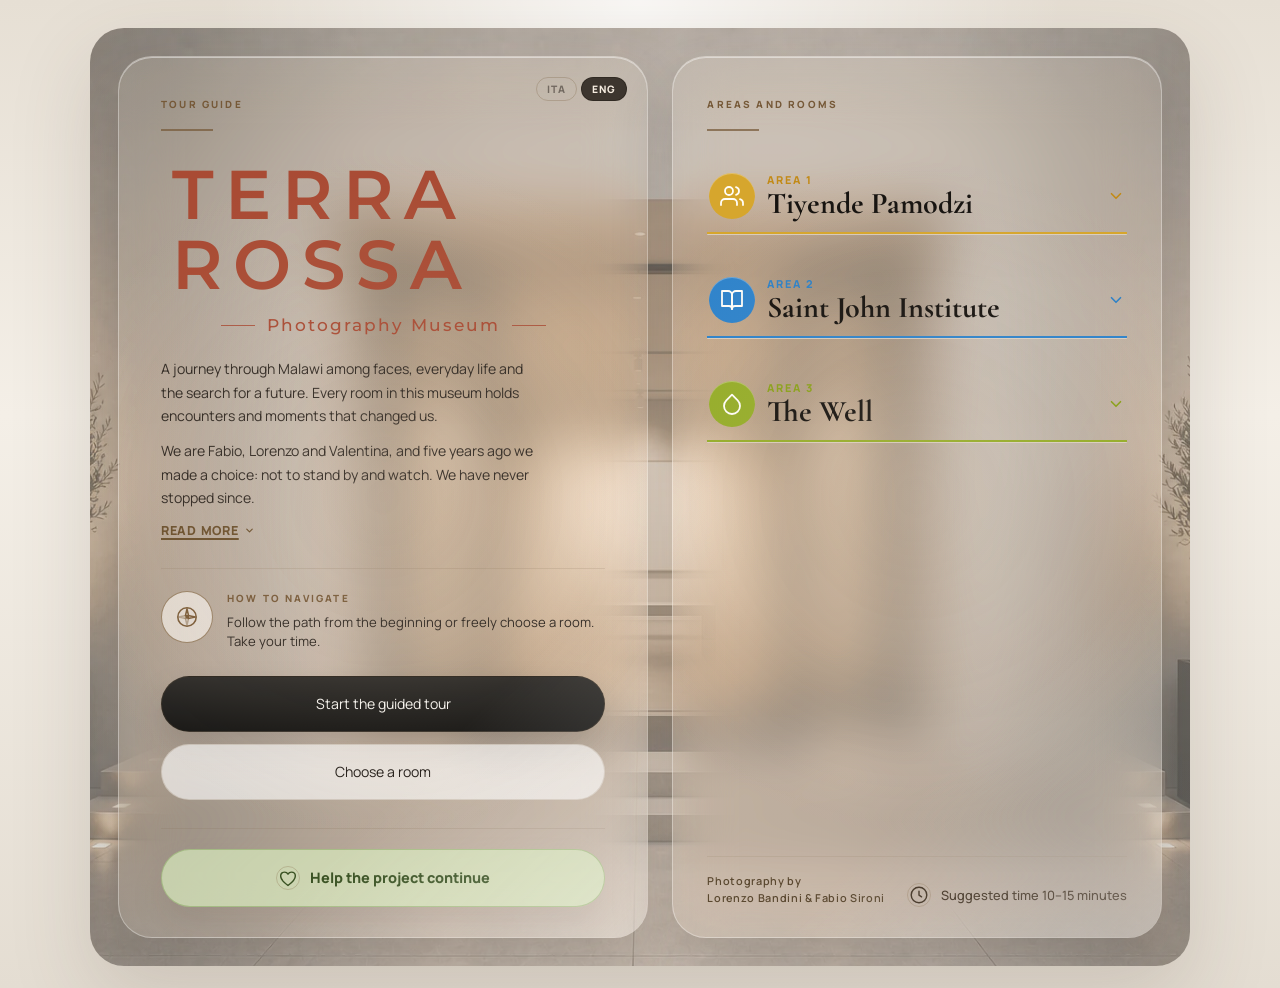
==== index.html @ 93f5d15d "Audit fixes: focus visibility, lightbox arrows+focus mgmt, progress label contrast, scrollable room " ====
<!DOCTYPE html>
<html lang="it">
  <head>
    <meta charset="UTF-8" />
    <meta name="viewport" content="width=device-width, initial-scale=1.0" />
    <title>Terra Rossa — Museo Fotografico</title>
    <meta
      name="description"
      content="Terra Rossa, il museo fotografico virtuale: un viaggio in Malawi tra volti, vita quotidiana e ricerca di futuro, raccontato sala per sala da cinque anni di volontariato."
    />
    <meta name="theme-color" content="#a94b34" />
    <link rel="icon" href="./favicon.svg" type="image/svg+xml" />
    <link rel="icon" href="./favicon-32.png" sizes="32x32" type="image/png" />
    <link rel="apple-touch-icon" href="./apple-touch-icon.png" />
    <meta property="og:type" content="website" />
    <meta property="og:site_name" content="Terra Rossa" />
    <meta property="og:title" content="Terra Rossa — Museo Fotografico" />
    <meta property="og:description" content="Un viaggio in Malawi tra volti, vita quotidiana e ricerca di futuro. Entra nel museo virtuale." />
    <meta property="og:url" content="https://terrarossa.blog/" />
    <meta property="og:image" content="https://terrarossa.blog/assets/social/og.jpg" />
    <meta property="og:image:width" content="1200" />
    <meta property="og:image:height" content="630" />
    <meta property="og:locale" content="it_IT" />
    <meta name="twitter:card" content="summary_large_image" />
    <meta name="twitter:title" content="Terra Rossa — Museo Fotografico" />
    <meta name="twitter:description" content="Un viaggio in Malawi tra volti, vita quotidiana e ricerca di futuro. Entra nel museo virtuale." />
    <meta name="twitter:image" content="https://terrarossa.blog/assets/social/og.jpg" />
    <link rel="preconnect" href="https://fonts.googleapis.com" />
    <link rel="preconnect" href="https://fonts.gstatic.com" crossorigin />
    <link
      href="https://fonts.googleapis.com/css2?family=Cormorant+Garamond:wght@600&family=Manrope:wght@400;500;700;800&family=Montserrat:wght@500;600&display=swap"
      rel="stylesheet"
    />
    <link rel="stylesheet" href="./style.css" />
  </head>
  <body>
    <div class="page-grain" aria-hidden="true"></div>

    <main class="museum-app">
      <section class="menu-screen" id="menuScreen" aria-labelledby="menuTitle">

        <div class="menu-pages" id="menuPages">
        <article class="menu-card menu-card--guide">
          <div class="lang-toggle" id="langToggle">
            <button class="lang-btn is-active" id="langItaBtn" type="button" aria-pressed="true">ITA</button>
            <button class="lang-btn" id="langEngBtn" type="button" aria-pressed="false">ENG</button>
          </div>
          <p class="menu-card__eyebrow">Guida del percorso</p>
          <div class="menu-card__divider"></div>
          <h1 class="logo" id="menuTitle" aria-label="Terra Rossa — Museo Fotografico">
            <span class="logo__word" aria-hidden="true">TERRA</span>
            <span class="logo__word" aria-hidden="true">ROSSA</span>
            <span class="logo__sub" aria-hidden="true">
              <span class="logo__rule"></span>
              <span class="logo__subtext" id="menuLogoSub">Museo Fotografico</span>
              <span class="logo__rule"></span>
            </span>
          </h1>
          <div class="menu-intro">
            <p class="menu-card__intro">
              Un viaggio in Malawi tra volti, vita quotidiana e ricerca di futuro.
              Ogni sala di questo museo raccoglie incontri e momenti che ci hanno cambiato.
            </p>
            <p class="menu-card__intro">
              Siamo Fabio, Lorenzo e Valentina e cinque anni fa abbiamo fatto una scelta:
              non restare a guardare. Da allora non ci siamo mai fermati.
            </p>
            <div class="menu-intro__details" id="menuIntroDetails" hidden>
              <p class="menu-card__intro">
                Abbiamo scelto il Malawi grazie ad Aleimar e ai suoi progetti nel paese,
                insieme abbiamo trasportato cibo, contribuito alla costruzione di pozzi,
                installato pompe per l'irrigazione. Abbiamo lavorato nelle scuole,
                condotto laboratori creativi e percorsi di empowerment femminile,
                perché investire sulle ragazze significa costruire un futuro migliore
                per tutta la comunità.
              </p>
              <p class="menu-card__intro">
                L'anno scorso avete reso possibile grazie alle vostre donazioni
                centinaia di sacchi di farina di mais per villaggi e comunità
                e continuità ad un progetto in cui crediamo. Grazie.
              </p>
            </div>
            <button class="menu-intro__toggle" id="menuIntroToggle" type="button">
              <span id="menuIntroToggleLabel">Leggi tutto</span>
              <svg viewBox="0 0 24 24" width="11" height="11" fill="none" stroke="currentColor" stroke-width="2.5" stroke-linecap="round" stroke-linejoin="round" aria-hidden="true"><path d="M6 9l6 6 6-6"/></svg>
            </button>
          </div>

          <div class="menu-guide">
            <div class="menu-guide__icon" aria-hidden="true">
              <svg viewBox="0 0 24 24" class="menu-icon-svg">
                <circle cx="12" cy="12" r="9.2"/>
                <path d="M12 3.8L13.6 10.8H10.4Z"/>
                <path d="M12 20.2L10.4 13.2H13.6Z" opacity="0.45"/>
                <path d="M3.8 12L10.8 10.4V13.6Z" opacity="0.45"/>
                <path d="M20.2 12L13.2 13.6V10.4Z"/>
                <circle cx="12" cy="12" r="1.4" fill="currentColor" stroke="none"/>
              </svg>
            </div>
            <div class="menu-guide__copy">
              <p class="menu-guide__title">Come muoversi</p>
              <p class="menu-guide__text">
                Segui il percorso dall'inizio oppure scegli liberamente una sala.
                Prenditi il tuo tempo.
              </p>
            </div>
          </div>

          <div class="menu-screen__actions">
            <button class="button button--primary" id="startTourButton">
              Inizia la visita guidata
            </button>
            <button class="button button--ghost" id="showRoomsButton" type="button">
              Scegli una sala
            </button>
          </div>

          <div class="menu-card__meta">
            <a
              class="menu-meta-link"
              id="menuDonateButton"
              href="https://www.gofundme.com/f/children-of-malawi-63cqk?attribution_id=sl:8d1cd865-19c2-4b9d-8ee7-491e37da54ad&lang=en_US&ts=1776781151&utm_campaign=man_sharesheet_dash&utm_content=amp20_t1&utm_medium=customer&utm_source=copy_link"
              target="_blank"
              rel="noreferrer"
            >
              <span class="menu-meta-link__icon" aria-hidden="true">
                <svg viewBox="0 0 24 24" class="menu-icon-svg">
                  <path d="M12 20.2C7.2 16.8 4 13.7 4 9.9C4 7.4 5.9 5.6 8.3 5.6C9.9 5.6 11.2 6.4 12 7.8C12.8 6.4 14.1 5.6 15.7 5.6C18.1 5.6 20 7.4 20 9.9C20 13.7 16.8 16.8 12 20.2Z"></path>
                </svg>
              </span>
              <span>Aiuta il progetto a continuare</span>
            </a>
          </div>
        </article>

        <article class="menu-card menu-card--areas">
          <button class="menu-back" id="backToGuideButton" type="button">
            <svg viewBox="0 0 24 24" width="18" height="18" fill="none" stroke="currentColor" stroke-width="2" stroke-linecap="round" stroke-linejoin="round"><path d="M15 18l-6-6 6-6"/></svg>
            <span>Benvenuto</span>
          </button>
          <p class="menu-card__eyebrow">Le aree e le sale</p>
          <div class="menu-card__divider"></div>
          <div class="menu-areas" id="roomList" aria-label="Elenco delle sale"></div>
          <div class="menu-areas__footer">
            <p class="menu-credit">Photography by<br>Lorenzo Bandini &amp; Fabio Sironi</p>
            <div class="menu-meta-info">
              <span class="menu-meta-link__icon" aria-hidden="true">
                <svg viewBox="0 0 24 24" class="menu-icon-svg">
                  <circle cx="12" cy="12" r="8.5"></circle>
                  <path d="M12 8V12.2L14.8 14"></path>
                </svg>
              </span>
              <span>Tempo consigliato 10–15 minuti</span>
            </div>
          </div>
        </article>
        </div>
      </section>

      <section class="tour-screen hidden" id="tourScreen" aria-live="polite">
        <header class="tour-topbar">
          <button class="topbar-link topbar-link--icon" id="backToMenuButton" type="button" aria-label="Menu iniziale">
            <svg viewBox="0 0 24 24" width="27" height="27" fill="none" stroke="currentColor" stroke-width="1.6" stroke-linecap="round" stroke-linejoin="round" aria-hidden="true">
              <path d="M3 9.5 12 4l9 5.5"/>
              <path d="M4 9.5h16"/>
              <path d="M6 9.5V18"/>
              <path d="M10 9.5V18"/>
              <path d="M14 9.5V18"/>
              <path d="M18 9.5V18"/>
              <path d="M3.5 18h17"/>
            </svg>
            <span class="topbar-link__label">Lobby</span>
          </button>
          <div class="tour-progress">
            <span class="tour-progress__label" id="progressLabel">Sala 1 di 10</span>
            <div class="tour-progress__track">
              <div class="tour-progress__value" id="progressValue"></div>
            </div>
          </div>
        </header>

        <div class="travel-overlay hidden" id="travelOverlay" aria-hidden="true">
          <div class="travel-overlay__center"></div>
        </div>

        <article class="gallery-room" id="galleryRoom">
          <div class="gallery-room__shell">
            <div class="gallery-room__ceiling"></div>
            <div class="room-header">
              <p class="room-copy__index" id="roomIndex">Sala 1</p>
              <h2 class="room-header__title" id="roomTitle"></h2>
            </div>
            <div class="gallery-room__wall gallery-room__wall--left">
              <button
                class="wall-nav wall-nav--left"
                id="prevRoomButton"
                type="button"
              >
                <span class="wall-nav__arrow" aria-hidden="true">←</span>
                <span class="wall-nav__eyebrow">Sala precedente</span>
              </button>
            </div>

            <div class="gallery-room__wall gallery-room__wall--center">
              <div class="light light--left"></div>
              <div class="light light--center"></div>
              <div class="light light--right"></div>

              <div class="corridor-sign" id="corridorSign" aria-hidden="true">
                <p class="corridor-sign__eyebrow" id="corridorEyebrow"></p>
                <div class="corridor-sign__rule"></div>
                <p class="corridor-sign__title" id="corridorTitle"></p>
              </div>

              <div class="artworks" id="artworks"></div>

              <div class="room-actions">
                <button class="button button--dark" id="nextRoomButton" type="button">
                  Vai avanti
                </button>
              </div>
            </div>

            <div class="gallery-room__wall gallery-room__wall--right">
              <div class="room-copy room-copy--details" id="roomCopyBox">
                <button
                  class="room-copy__toggle"
                  id="roomCopyToggle"
                  type="button"
                  aria-expanded="false"
                >
                  <span class="room-copy__summary" id="roomCopySummary"></span>
                  <span class="room-copy__hint">
                    <span class="room-copy__hint-text">Leggi tutto</span>
                    <span class="room-copy__chevron" aria-hidden="true">
                      <svg viewBox="0 0 24 24" width="12" height="12" fill="none" stroke="currentColor" stroke-width="2.5" stroke-linecap="round" stroke-linejoin="round">
                        <path d="M6 9l6 6 6-6"/>
                      </svg>
                    </span>
                  </span>
                </button>
                <div class="room-copy__details-text" id="roomCopyDetails" hidden></div>
              </div>
            </div>

            <div class="gallery-room__bench" aria-hidden="true"></div>
          </div>
        </article>

        <div class="mobile-card" id="mobileCard">
          <div class="mobile-card__hero" id="mobileCardHero">
            <div class="mobile-card__hero-grad"></div>
            <div class="mobile-card__hero-text">
              <p class="mobile-card__index" id="mobileCardIndex"></p>
              <div class="mobile-card__hero-rule" aria-hidden="true"></div>
              <h2 class="mobile-card__title" id="mobileCardTitle"></h2>
            </div>
          </div>

          <div class="mobile-card__body">
            <div class="mobile-card__text">
              <p class="mobile-card__summary" id="mobileCardSummary"></p>
              <p class="mobile-card__details" id="mobileCardDetails" hidden></p>
              <button class="mobile-card__toggle" id="mobileCardToggle" type="button" hidden>
                <span class="mobile-card__toggle-label">Leggi tutto</span>
                <svg viewBox="0 0 24 24" width="13" height="13" fill="none" stroke="currentColor" stroke-width="2.5" stroke-linecap="round" stroke-linejoin="round">
                  <path d="M6 9l6 6 6-6"/>
                </svg>
              </button>
            </div>

            <div class="mobile-card__photos" id="mobileCardPhotos"></div>
            <div class="mobile-card__photonav" id="mobileCardPhotoNav" hidden>
              <p class="mobile-card__scroll-hint" id="mobileCardScrollHint">
                <span aria-hidden="true">‹</span> scorri per osservare le foto <span aria-hidden="true">›</span>
              </p>
              <div class="mobile-card__dots" id="mobileCardDots" aria-hidden="true"></div>
            </div>
          </div>

          <div class="mobile-card__nav">
            <button class="mobile-card__nav-btn" id="mobileCardPrev" type="button" aria-label="Sala precedente">
              <svg viewBox="0 0 24 24" width="20" height="20" fill="none" stroke="currentColor" stroke-width="2" stroke-linecap="round" stroke-linejoin="round"><path d="M15 18l-6-6 6-6"/></svg>
            </button>
            <span class="mobile-card__nav-counter" id="mobileCardCounter"></span>
            <button class="mobile-card__nav-btn mobile-card__nav-btn--next" id="mobileCardNext" type="button">
              <span id="mobileCardNextLabel">Avanti</span>
              <svg viewBox="0 0 24 24" width="20" height="20" fill="none" stroke="currentColor" stroke-width="2" stroke-linecap="round" stroke-linejoin="round"><path d="M9 18l6-6-6-6"/></svg>
            </button>
          </div>
        </div>

        <div class="exit-overlay hidden" id="exitOverlay">
          <div class="exit-overlay__banner">
            <p class="exit-overlay__eyebrow">Terra Rossa</p>
            <div class="exit-overlay__rule"></div>
            <h2 class="exit-overlay__title">Grazie per la visita</h2>
            <form class="exit-signup" id="exitSignupForm" novalidate>
              <p class="exit-signup__label" id="exitSignupLabel">Lascia la tua email per ricevere foto e video dai prossimi viaggi</p>
              <div class="exit-signup__row">
                <input class="exit-signup__input" id="exitSignupEmail" type="email" name="email" inputmode="email" autocomplete="email" placeholder="La tua email" aria-label="La tua email" required />
                <button class="exit-signup__submit" id="exitSignupSubmit" type="submit" aria-label="Iscriviti">
                  <svg viewBox="0 0 24 24" width="18" height="18" fill="none" stroke="currentColor" stroke-width="2" stroke-linecap="round" stroke-linejoin="round" aria-hidden="true"><path d="M5 12h14M13 6l6 6-6 6"/></svg>
                </button>
              </div>
              <p class="exit-signup__feedback" id="exitSignupFeedback" hidden></p>
            </form>
            <div class="exit-overlay__actions">
              <button class="exit-action" id="exitShareButton" type="button">
                <svg viewBox="0 0 24 24" width="18" height="18" fill="none" stroke="currentColor" stroke-width="2" stroke-linecap="round" stroke-linejoin="round" aria-hidden="true">
                  <circle cx="18" cy="5" r="3"/><circle cx="6" cy="12" r="3"/><circle cx="18" cy="19" r="3"/>
                  <path d="M8.6 13.5l6.8 4M15.4 6.5l-6.8 4"/>
                </svg>
                <span>Condividi</span>
              </button>
              <a class="exit-action exit-action--primary" id="exitDonateButton" href="#" target="_blank" rel="noreferrer">
                <svg viewBox="0 0 24 24" width="18" height="18" fill="none" stroke="currentColor" stroke-width="2" stroke-linecap="round" stroke-linejoin="round" aria-hidden="true">
                  <path d="M12 20.2C7.2 16.8 4 13.7 4 9.9C4 7.4 5.9 5.6 8.3 5.6C9.9 5.6 11.2 6.4 12 7.8C12.8 6.4 14.1 5.6 15.7 5.6C18.1 5.6 20 7.4 20 9.9C20 13.7 16.8 16.8 12 20.2Z"/>
                </svg>
                <span>Sostieni il progetto</span>
              </a>
              <button class="exit-action" id="exitMenuButton" type="button">
                <svg viewBox="0 0 24 24" width="18" height="18" fill="none" stroke="currentColor" stroke-width="2" stroke-linecap="round" stroke-linejoin="round" aria-hidden="true">
                  <path d="M3 12l9-9 9 9"/><path d="M5 10v10h14V10"/>
                </svg>
                <span>Menù principale</span>
              </button>
            </div>
            <p class="exit-overlay__feedback" id="exitShareFeedback" hidden>Link copiato negli appunti</p>
          </div>
        </div>

      </section>
    </main>

    <div class="lightbox hidden" id="lightbox" role="dialog" aria-modal="true" aria-label="Foto ingrandita">
      <button class="lightbox__close" id="lightboxClose" type="button" aria-label="Chiudi foto">
        <svg viewBox="0 0 24 24" width="20" height="20" fill="none" stroke="currentColor" stroke-width="2" stroke-linecap="round">
          <path d="M18 6L6 18M6 6l12 12"/>
        </svg>
      </button>
      <div class="lightbox__overlay" id="lightboxOverlay"></div>
      <button class="lightbox__nav lightbox__nav--prev" id="lightboxPrev" type="button" aria-label="Foto precedente" hidden>
        <svg viewBox="0 0 24 24" width="20" height="20" fill="none" stroke="currentColor" stroke-width="2" stroke-linecap="round" stroke-linejoin="round"><path d="M15 18l-6-6 6-6"/></svg>
      </button>
      <button class="lightbox__nav lightbox__nav--next" id="lightboxNext" type="button" aria-label="Foto successiva" hidden>
        <svg viewBox="0 0 24 24" width="20" height="20" fill="none" stroke="currentColor" stroke-width="2" stroke-linecap="round" stroke-linejoin="round"><path d="M9 18l6-6-6-6"/></svg>
      </button>
      <div class="lightbox__content">
        <img class="lightbox__image" id="lightboxImage" src="" alt="" />
        <p class="lightbox__caption" id="lightboxCaption"></p>
      </div>
    </div>

    <script src="./script.js"></script>
  </body>
</html>
---- style.css ----
:root {
  --bg: #f3efe8;
  --bg-soft: #eae2d7;
  --wall: #f7f3ec;
  --wall-shadow: #d9d1c5;
  --floor: #d5d0c9;
  --ink: #1f1b17;
  --muted: #6f665d;
  --frame: #fdfbf8;
  --frame-edge: #d8cec2;
  --accent: #2c2a28;
  --accent-soft: rgba(44, 42, 40, 0.08);
  --card: rgba(255, 255, 255, 0.66);
  --shadow-xl: 0 30px 80px rgba(81, 68, 53, 0.17);
  --shadow-lg: 0 24px 50px rgba(81, 68, 53, 0.12);
  --shadow-md: 0 14px 26px rgba(81, 68, 53, 0.12);
  --radius-lg: 30px;
  --radius-md: 22px;
  --radius-sm: 14px;
  --transition: 320ms ease;
}

* {
  box-sizing: border-box;
}

html,
body {
  margin: 0;
  min-height: 100%;
}

body {
  font-family: "Manrope", sans-serif;
  color: var(--ink);
  background:
    radial-gradient(circle at top, rgba(255, 255, 255, 0.8), transparent 36%),
    linear-gradient(180deg, #e6dfd4 0%, #f4efe7 42%, #e4ddd2 100%);
}

button,
a {
  font: inherit;
}

a {
  color: inherit;
  text-decoration: none;
}

.hidden {
  display: none !important;
}

/* Navigazione da tastiera: focus sempre visibile, nel colore del testo dell'elemento */
:where(a, button, input, select, textarea, [tabindex]):focus-visible {
  outline: 2px solid currentColor;
  outline-offset: 3px;
}

.page-grain {
  position: fixed;
  inset: 0;
  pointer-events: none;
  opacity: 0.18;
  background-image:
    linear-gradient(0deg, transparent 24%, rgba(64, 56, 49, 0.025) 25%, transparent 26%),
    linear-gradient(90deg, transparent 24%, rgba(64, 56, 49, 0.025) 25%, transparent 26%);
  background-size: 20px 20px;
}

.museum-app {
  min-height: 100vh;
  padding: 14px 8px 22px;
}

.museum-app--tour {
  padding: 12px;
}

.menu-screen {
  width: min(100%, 480px);
  margin: 0 auto;
}

.tour-screen {
  width: min(100%, 560px);
  margin: 0 auto;
}

.menu-screen {
  position: relative;
  overflow: hidden;
  display: grid;
  gap: 24px;
  min-height: calc(100vh - 48px);
  padding: 20px;
  border-radius: 34px;
  background:
    linear-gradient(180deg, rgba(245, 240, 232, 0.32), rgba(245, 240, 232, 0.42)),
    var(--entrance-backdrop) center / cover no-repeat,
    linear-gradient(180deg, #e8e0d5, #ddd3c6);
  box-shadow: var(--shadow-xl);
}

.menu-screen::before {
  content: "";
  position: absolute;
  inset: 0;
  background:
    linear-gradient(180deg, rgba(255, 255, 255, 0.05), rgba(255, 255, 255, 0)),
    linear-gradient(90deg, rgba(0, 0, 0, 0.1), transparent 25%, transparent 75%, rgba(0, 0, 0, 0.1));
  pointer-events: none;
}

/* Tabs e dots: solo mobile portrait, nascosti altrove */
.menu-tabs,
.menu-pagedots {
  display: none;
}

/* Pulsante ghost e freccia ritorno: solo mobile portrait, nascosti altrove */
.button--ghost,
.menu-back {
  display: none;
}

/* Wrapper pagine: trasparente alla griglia desktop */
.menu-pages {
  display: contents;
}

.menu-card {
  position: relative;
  overflow: hidden;
  border: 1px solid rgba(255, 255, 255, 0.32);
  border-radius: 34px;
  background:
    radial-gradient(circle at center, rgba(243, 233, 219, 0.04), transparent 70%),
    linear-gradient(180deg, rgba(255, 251, 245, 0.10), rgba(249, 243, 235, 0.08));
  box-shadow:
    0 28px 60px rgba(55, 46, 37, 0.22),
    inset 0 1px 0 rgba(255, 255, 255, 0.45);
  backdrop-filter: blur(28px) saturate(140%);
  -webkit-backdrop-filter: blur(28px) saturate(140%);
}

.menu-card::after {
  content: "";
  position: absolute;
  inset: 0;
  background:
    radial-gradient(circle at center, rgba(225, 205, 179, 0.12), transparent 66%),
    linear-gradient(135deg, transparent 0 72%, rgba(255, 255, 255, 0.3) 100%);
  pointer-events: none;
}

.menu-card--guide {
  position: relative;
  padding: 34px 28px 28px;
}

.lang-toggle {
  position: absolute;
  top: 20px;
  right: 20px;
  display: flex;
  gap: 4px;
  z-index: 5;
}

.lang-btn {
  padding: 4px 10px;
  border-radius: 999px;
  border: 1px solid rgba(120, 94, 63, 0.28);
  background: transparent;
  color: rgba(47, 40, 34, 0.55);
  font-family: "Manrope", sans-serif;
  font-size: 0.64rem;
  font-weight: 800;
  letter-spacing: 0.1em;
  cursor: pointer;
  transition: background 0.18s, color 0.18s, border-color 0.18s;
}

.lang-btn.is-active {
  background: rgba(47, 40, 34, 0.9);
  color: #f5ece0;
  border-color: rgba(47, 40, 34, 0.9);
}

.lang-btn:hover:not(.is-active) {
  background: rgba(47, 40, 34, 0.08);
  color: #2f2822;
}


.menu-card--areas {
  display: flex;
  flex-direction: column;
  padding: 34px 24px 28px;
}

.menu-card__eyebrow,
.room-copy__index,
.wall-nav__eyebrow {
  margin: 0;
  text-transform: uppercase;
  letter-spacing: 0.22em;
  font-size: 0.62rem;
  font-weight: 800;
  color: #765938;
}

.menu-card__divider {
  width: 52px;
  height: 2px;
  margin: 18px 0 28px;
  background: rgba(118, 89, 56, 0.72);
}

.menu-card__headline {
  margin: 0;
  font-family: "Cormorant Garamond", serif;
  font-size: clamp(2.35rem, 7vw, 3.95rem);
  line-height: 0.98;
  font-weight: 600;
  letter-spacing: -0.02em;
  color: #15120f;
}

/* Logo testuale "TERRA ROSSA — Museo Fotografico" */
.logo {
  margin: 0;
  font-family: "Montserrat", "Manrope", sans-serif;
  color: #a94b34;
  display: flex;
  flex-direction: column;
  align-items: flex-start;
}

.logo__word {
  font-size: clamp(2.6rem, 8vw, 4.3rem);
  font-weight: 600;
  letter-spacing: 0.16em;
  line-height: 1.02;
  text-indent: 0.16em;
}

.logo__sub {
  display: flex;
  align-items: center;
  gap: 12px;
  margin-top: 16px;
  align-self: center;
}

.logo__subtext {
  font-size: clamp(0.78rem, 1.7vw, 1.05rem);
  font-weight: 500;
  letter-spacing: 0.12em;
  white-space: nowrap;
}

.logo__rule {
  height: 1.5px;
  width: clamp(22px, 4vw, 34px);
  background: currentColor;
  opacity: 0.85;
}

.menu-intro {
  margin-top: 22px;
}

.menu-card__intro {
  margin: 12px 0 0;
  max-width: 36ch;
  color: #2f2822;
  font-size: 0.84rem;
  line-height: 1.66;
}

.menu-intro--clickable {
  cursor: pointer;
}

.menu-intro > .menu-card__intro:first-child {
  margin-top: 0;
}

.menu-intro__details {
  margin-top: 0;
}

.menu-intro__toggle {
  display: inline-flex;
  align-items: center;
  gap: 5px;
  margin-top: 12px;
  padding: 0;
  border: 0;
  background: transparent;
  color: #6a4f2c;
  font-family: "Manrope", sans-serif;
  font-size: 0.78rem;
  font-weight: 800;
  letter-spacing: 0.06em;
  text-transform: uppercase;
  text-decoration: underline;
  text-underline-offset: 3px;
  text-decoration-thickness: 1.5px;
  cursor: pointer;
}

.menu-intro__toggle:hover {
  color: #4a3415;
}

.menu-intro__toggle svg {
  transition: transform 260ms ease;
}

.menu-intro__toggle.is-open svg {
  transform: rotate(180deg);
}

.menu-screen__actions {
  display: grid;
  gap: 12px;
  margin-top: 24px;
}

.button {
  display: inline-flex;
  align-items: center;
  justify-content: center;
  min-height: 56px;
  padding: 12px 22px;
  border: 1px solid rgba(120, 94, 63, 0.18);
  border-radius: 999px;
  font-size: 0.88rem;
  transition:
    transform var(--transition),
    background-color var(--transition),
    border-color var(--transition),
    color var(--transition),
    box-shadow var(--transition);
}

.button:hover,
.button:focus-visible {
  transform: translateY(-1px);
}

.button--primary {
  background: linear-gradient(180deg, #2e2c29, #191816);
  color: #f7f4ef;
  box-shadow: 0 16px 32px rgba(37, 34, 31, 0.18);
}

.button--ghost {
  background: rgba(255, 255, 255, 0.62);
  color: #251f1a;
}

.menu-guide {
  display: grid;
  grid-template-columns: auto 1fr;
  gap: 14px;
  align-items: start;
  margin-top: 28px;
  padding-top: 22px;
  border-top: 1px solid rgba(136, 113, 86, 0.18);
}

.menu-guide__icon {
  width: 52px;
  height: 52px;
  display: grid;
  place-items: center;
  border: 1.5px solid rgba(126, 97, 63, 0.72);
  border-radius: 50%;
  color: #7b5c38;
  background: rgba(255, 252, 247, 0.6);
}

.menu-icon-svg {
  width: 24px;
  height: 24px;
  fill: none;
  stroke: currentColor;
  stroke-width: 1.55;
  stroke-linecap: round;
  stroke-linejoin: round;
}

.menu-guide__title {
  margin: 0 0 8px;
  text-transform: uppercase;
  letter-spacing: 0.22em;
  font-size: 0.62rem;
  font-weight: 800;
  color: #765938;
}

.menu-guide__text {
  margin: 0;
  color: #2f2822;
  font-size: 0.82rem;
  line-height: 1.5;
}

.menu-card__meta {
  display: grid;
  gap: 14px;
  margin-top: 28px;
  padding-top: 20px;
  border-top: 1px solid rgba(136, 113, 86, 0.18);
}

.menu-meta-link,
.menu-meta-info {
  display: inline-flex;
  align-items: center;
  gap: 10px;
  color: #3d2e1e;
  font-size: 0.8rem;
  font-weight: 500;
}

.menu-meta-link {
  min-height: 58px;
  justify-content: center;
  padding: 0 24px;
  border: 1px solid rgba(120, 158, 78, 0.45);
  border-radius: 999px;
  background: rgba(214, 232, 188, 0.7);
  box-shadow: 0 18px 34px rgba(42, 34, 25, 0.1);
  color: #3a5223;
  font-size: 0.9rem;
  font-weight: 800;
  text-decoration: none;
  transition: transform 240ms ease, background 240ms ease, box-shadow 240ms ease;
}

.menu-meta-link:hover {
  transform: translateY(-1px);
  background: rgba(205, 227, 174, 0.92);
  box-shadow: 0 22px 38px rgba(42, 34, 25, 0.14);
}

.menu-meta-link__icon {
  display: inline-flex;
  align-items: center;
  justify-content: center;
  width: 24px;
  height: 24px;
  border-radius: 50%;
  border: 1px solid rgba(126, 97, 63, 0.28);
}

.menu-areas {
  display: grid;
  gap: 28px;
}

.menu-areas__footer {
  display: flex;
  justify-content: space-between;
  align-items: flex-end;
  margin-top: auto;
  padding-top: 16px;
  border-top: 1px solid rgba(136, 113, 86, 0.14);
}

.menu-credit {
  margin: 0;
  font-size: 0.68rem;
  font-weight: 600;
  letter-spacing: 0.06em;
  color: #5a4830;
  line-height: 1.55;
  text-align: left;
}

.menu-card--areas .menu-meta-info {
  justify-content: flex-end;
  text-align: right;
}

.menu-area {
  display: grid;
  gap: 0;
}

.menu-area__header {
  display: grid;
  grid-template-columns: auto 1fr auto;
  gap: 12px;
  align-items: center;
  padding: 13px 2px;
  border: 0;
  border-bottom: 2px solid var(--area-accent, rgba(184, 145, 75, 0.72));
  background: transparent;
  cursor: pointer;
  width: 100%;
  text-align: left;
  transition: opacity 180ms ease;
}

.menu-area__header:hover {
  opacity: 0.82;
}

.menu-area__chevron {
  color: var(--area-accent-text, #c28823);
  display: flex;
  align-items: center;
  transition: transform 300ms cubic-bezier(0.4, 0, 0.2, 1);
}

.menu-area.is-open .menu-area__chevron {
  transform: rotate(180deg);
}

.menu-area__badge {
  width: 46px;
  height: 46px;
  display: grid;
  place-items: center;
  border-radius: 50%;
  background: var(--area-accent, #d0a443);
  color: #fffdf8;
  box-shadow: inset 0 1px 0 rgba(255, 255, 255, 0.28);
}

.menu-area__meta {
  display: grid;
  gap: 2px;
}

.menu-area__label {
  margin: 0;
  text-transform: uppercase;
  letter-spacing: 0.18em;
  font-size: 0.68rem;
  font-weight: 800;
  color: var(--area-accent-text, #c28823);
}

.menu-area__title {
  margin: 0;
  font-family: "Cormorant Garamond", serif;
  font-size: clamp(1.55rem, 4.4vw, 2.1rem);
  line-height: 1;
  color: #15120f;
}

.room-list {
  display: grid;
  gap: 0;
  border: 1px solid rgba(179, 160, 137, 0.34);
  border-top: 0;
  border-radius: 0 0 14px 14px;
  overflow: hidden;
  background: rgba(255, 252, 247, 0.72);
  max-height: 0;
  transition: max-height 320ms cubic-bezier(0.4, 0, 0.2, 1);
}

.menu-area.is-open .room-list {
  max-height: 300px;
}

.room-list__item {
  display: grid;
  grid-template-columns: 1fr auto;
  gap: 10px;
  align-items: center;
  padding: 12px 14px 12px 16px;
  border: 0;
  border-bottom: 1px solid rgba(179, 160, 137, 0.28);
  background: rgba(255, 255, 255, 0.42);
  cursor: pointer;
  transition:
    transform var(--transition),
    background-color var(--transition),
    box-shadow var(--transition);
}

.room-list__item:last-child {
  border-bottom: 0;
}

.room-list__item:hover,
.room-list__item:focus-visible {
  transform: none;
  background: rgba(255, 255, 255, 0.9);
}

.room-list__title {
  font-size: 0.76rem;
  font-weight: 500;
  color: #1b1714;
}

.room-list__arrow {
  color: #7e6646;
  font-size: 0.94rem;
}

.menu-area__badge .menu-icon-svg {
  width: 24px;
  height: 24px;
  stroke-width: 1.8;
}

.tour-screen {
  position: relative;
}

.tour-topbar {
  display: flex;
  align-items: center;
  justify-content: space-between;
  gap: 12px;
  margin-bottom: 12px;
  padding: 0;
}

.museum-app--tour .tour-screen {
  width: calc(100vw - 24px);
  max-width: none;
  margin: 0 auto;
  position: relative;
}

.museum-app--tour .tour-topbar {
  position: absolute;
  top: 0;
  left: 0;
  right: 0;
  margin: 0;
  padding: 18px 20px;
  z-index: 14;
}

.topbar-link {
  padding: 0;
  border: 0;
  background: none;
  color: var(--muted);
  font-size: 0.96rem;
  cursor: pointer;
}

.topbar-link--icon {
  display: inline-flex;
  flex-direction: column;
  align-items: center;
  justify-content: center;
  gap: 2px;
  transition: transform 0.18s ease, opacity 0.18s ease;
}

.topbar-link--icon svg {
  display: block;
}

.topbar-link__label {
  font-size: 0.6rem;
  font-weight: 700;
  letter-spacing: 0.12em;
  text-transform: uppercase;
  line-height: 1;
}

.topbar-link--icon:hover {
  transform: translateY(-1px);
  opacity: 0.72;
}

.tour-progress {
  display: grid;
  gap: 8px;
  justify-items: end;
  flex: 1;
}

.tour-progress__label {
  font-size: 0.82rem;
  text-transform: uppercase;
  letter-spacing: 0.18em;
  color: rgba(46, 39, 33, 0.88);
  text-shadow:
    0 1px 3px rgba(255, 255, 255, 0.85),
    0 0 14px rgba(255, 255, 255, 0.6);
}

.tour-progress__track {
  width: min(180px, 42vw);
  height: 5px;
  border-radius: 999px;
  overflow: hidden;
  background: rgba(44, 42, 40, 0.1);
}

.tour-progress__value {
  height: 100%;
  width: 0;
  border-radius: inherit;
  background: linear-gradient(90deg, #4b4137, #111);
  transition: width 500ms ease;
}

.gallery-room {
  position: relative;
  overflow: hidden;
  min-height: auto;
  border-radius: 14px;
  border: 1px solid rgba(255, 255, 255, 0.42);
  background: transparent;
  box-shadow: 0 14px 30px rgba(37, 29, 20, 0.08);
}

.museum-app--tour .gallery-room {
  min-height: 88svh;
  margin-top: -18px;
}

.gallery-room::before {
  display: none;
}

.gallery-room__shell {
  position: relative;
  aspect-ratio: auto;
  min-height: calc(100vh - 72px);
  padding: 0;
  display: block;
  background:
    linear-gradient(180deg, rgba(255, 255, 255, 0.08), rgba(0, 0, 0, 0.02)),
    var(--room-backdrop) var(--room-backdrop-position, center top) / var(--room-backdrop-fit, cover) no-repeat,
    linear-gradient(180deg, #ebe4d9, #ddd4c7);
  background-color: #e4dbcf;
  transform-origin: center;
  transition: transform 900ms cubic-bezier(0.22, 1, 0.36, 1), opacity 700ms ease;
}

.museum-app--tour .gallery-room__shell {
  min-height: 88svh;
}

.gallery-room__shell::before {
  display: none;
}

.gallery-room__shell::after {
  display: none;
}

.gallery-room.is-departing .gallery-room__shell {
  transform: scale(1.12) translateX(-12px);
  opacity: 0.3;
}

.gallery-room.is-arriving .gallery-room__shell {
  animation: roomArrive 920ms cubic-bezier(0.16, 1, 0.3, 1);
}

.gallery-room__ceiling {
  display: none;
}

.gallery-room__wall {
  position: relative;
  border-radius: 0;
}

.gallery-room__wall--left,
.gallery-room__wall--right {
  position: absolute;
  min-height: 0;
  background: transparent;
  border: 0;
  box-shadow: none;
  backdrop-filter: none;
  z-index: 3;
}

.gallery-room__wall--center {
  position: absolute;
  inset: 0;
  padding: 0;
  background: transparent;
  border: 0;
  box-shadow: none;
  backdrop-filter: none;
}

.gallery-room__wall--center::before,
.gallery-room__wall--center::after {
  display: none;
}

.wall-nav {
  width: auto;
  min-height: 0;
  display: grid;
  justify-items: start;
  gap: 8px;
  padding: 0;
  border: 0;
  background: transparent;
  text-align: left;
  cursor: pointer;
}

.wall-nav__arrow {
  display: grid;
  place-items: center;
  width: clamp(36px, 3.5vw, 46px);
  height: clamp(36px, 3.5vw, 46px);
  border: 1px solid rgba(34, 30, 26, 0.26);
  border-radius: 50%;
  color: rgba(34, 30, 26, 0.9);
  font-family: "Manrope", sans-serif;
  font-size: clamp(1.08rem, 1.7vw, 1.45rem);
  line-height: 1;
  transition: transform 220ms ease, border-color 220ms ease, background 220ms ease;
}

.wall-nav:hover:not([disabled]) .wall-nav__arrow {
  transform: translateX(-4px);
  border-color: rgba(34, 30, 26, 0.46);
  background: rgba(255, 255, 255, 0.28);
}

.wall-nav__eyebrow {
  color: rgba(34, 30, 26, 0.84);
}

.wall-nav[disabled] {
  opacity: 0.7;
  cursor: default;
}

.room-copy {
  display: grid;
  gap: 10px;
  padding: 0;
}

.room-copy--details {
  padding: 13px 14px;
  border: 1px solid rgba(255, 255, 255, 0.18);
  border-radius: 18px;
  background: rgba(14, 10, 6, 0.22);
  box-shadow:
    inset 0 1px 0 rgba(255, 255, 255, 0.08),
    0 8px 18px rgba(33, 27, 21, 0.10);
  backdrop-filter: blur(18px) saturate(130%);
  -webkit-backdrop-filter: blur(18px) saturate(130%);
  transition: background 300ms ease, border-color 300ms ease, box-shadow 300ms ease;
}

.room-copy--details.is-open {
  background: rgba(10, 6, 3, 0.82);
  border-color: rgba(255, 255, 255, 0.28);
  box-shadow:
    inset 0 1px 0 rgba(255, 255, 255, 0.18),
    0 16px 32px rgba(33, 27, 21, 0.28);
  cursor: pointer;
}

.room-copy__toggle {
  display: grid;
  gap: 7px;
  padding: 0;
  border: 0;
  background: transparent;
  text-align: left;
  cursor: pointer;
}

.room-copy__summary,
.room-copy__details-text {
  color: rgba(245, 240, 232, 0.95);
  font-size: clamp(0.82rem, 1.15vw, 1.02rem);
  line-height: 1.48;
  white-space: pre-line;
}

.room-copy__summary {
  margin: 0;
}

.room-copy__hint {
  display: inline-flex;
  align-items: center;
  gap: 6px;
  color: rgba(220, 212, 200, 0.82);
  font-size: 0.58rem;
  letter-spacing: 0.1em;
  text-transform: uppercase;
}

.room-copy__hint-text {
  white-space: nowrap;
}

.room-copy__chevron {
  display: inline-flex;
  align-items: center;
  transition: transform 280ms cubic-bezier(0.4, 0, 0.2, 1);
}

.room-copy--details.is-open .room-copy__chevron {
  transform: rotate(180deg);
}

.room-copy--details.is-open .room-copy__hint-text {
  display: none;
}

.room-copy__details-text {
  margin: 0;
  padding-top: 7px;
  border-top: 1px solid rgba(255, 255, 255, 0.18);
  /* Il testo lungo scorre nel box invece di coprire le foto o uscire dallo schermo */
  max-height: 32vh;
  overflow-y: auto;
  padding-right: 6px;
  scrollbar-width: thin;
  scrollbar-color: rgba(220, 210, 195, 0.4) transparent;
}

.room-copy--details.is-static .room-copy__hint,
.room-copy__toggle:disabled .room-copy__hint {
  display: none;
}

.room-copy__toggle:disabled {
  cursor: default;
}

.room-header {
  position: absolute;
  left: clamp(20px, 3vw, 38px);
  top: clamp(58px, 6vw, 84px);
  z-index: 4;
  display: grid;
  gap: 4px;
  max-width: min(34vw, 360px);
  text-shadow: 0 1px 0 rgba(255, 255, 255, 0.45);
}

.room-header__title {
  margin: 0;
  font-family: "Cormorant Garamond", serif;
  font-size: clamp(1.4rem, 2.35vw, 2.2rem);
  line-height: 0.98;
  font-weight: 600;
  color: rgba(25, 21, 18, 0.94);
}

.room-copy__index,
.room-copy__title {
  max-width: 100%;
}

.room-copy__title {
  margin: 0;
  font-family: "Cormorant Garamond", serif;
  font-size: clamp(1.6rem, 3.2vw, 2.7rem);
  line-height: 0.95;
  font-weight: 600;
}

.light {
  display: none;
}

.light--left {
  left: 16%;
}

.light--center {
  left: 50%;
  transform: translateX(-50%);
}

.light--right {
  right: 16%;
}

.artworks {
  position: absolute;
  inset: 0;
  z-index: 1;
}

/* Riga di tasti "Foto N" auto-generata, ancorata sopra il tasto "Vai avanti" */
.artwork-zoom-row {
  position: absolute;
  left: 50%;
  top: var(--zoomrow-y, 80%);
  transform: translate(-50%, -50%);
  display: flex;
  flex-wrap: wrap;
  justify-content: center;
  gap: 8px;
  width: max-content;
  max-width: 86%;
  z-index: 3;
}

.artwork-zoom {
  display: inline-flex;
  align-items: center;
  gap: 5px;
  background: rgba(14, 10, 6, 0.62);
  color: rgba(245, 238, 224, 0.94);
  border: 1px solid rgba(220, 200, 165, 0.28);
  border-radius: 999px;
  padding: 6px 13px;
  font-family: "Manrope", sans-serif;
  font-size: 0.72rem;
  font-weight: 600;
  letter-spacing: 0.02em;
  cursor: pointer;
  backdrop-filter: blur(6px);
  -webkit-backdrop-filter: blur(6px);
  transition: background 0.18s ease, transform 0.18s ease, border-color 0.18s ease;
}

.artwork-zoom:hover {
  background: rgba(40, 30, 18, 0.85);
  color: #fff5e1;
  transform: translateY(-1px);
}

.artwork-zoom svg {
  flex-shrink: 0;
}

.artwork {
  position: absolute;
  left: var(--art-x);
  top: var(--art-y);
  width: var(--art-w);
  height: var(--art-h);
  margin: 0;
  transform: translate(-50%, -50%);
  border-radius: 0;
  overflow: visible;
}

.artwork--primary {
  z-index: 2;
}

.artwork--secondary {
  z-index: 2;
}

.artwork__frame {
  width: 100%;
  height: 100%;
  background: transparent;
  overflow: hidden;
  cursor: zoom-in;
}

.artwork__hittarget {
  display: block;
  width: 100%;
  height: 100%;
  object-fit: cover;
  opacity: 0;
  cursor: zoom-in;
}

.artwork__zoom-btn {
  position: absolute;
  transform: translateX(-50%);
  display: flex;
  align-items: center;
  gap: 4px;
  white-space: nowrap;
  background: rgba(14, 10, 6, 0.62);
  color: rgba(245, 238, 224, 0.92);
  border: 1px solid rgba(220, 200, 165, 0.22);
  border-radius: 20px;
  padding: 3px 10px 3px 8px;
  font-family: "Manrope", sans-serif;
  font-size: clamp(0.52rem, 0.75vw, 0.68rem);
  font-weight: 500;
  letter-spacing: 0.03em;
  cursor: pointer;
  backdrop-filter: blur(6px);
  transition: background 180ms, color 180ms;
}

.artwork__zoom-btn:hover {
  background: rgba(40, 30, 18, 0.82);
  color: rgba(255, 245, 225, 1);
}

.artwork__empty {
  width: 100%;
  height: 100%;
  background: transparent;
}

.artwork__image {
  width: 100%;
  height: 100%;
  display: block;
  object-fit: cover;
}

.artwork--has-photo {
  cursor: zoom-in;
}

.artwork__label {
  display: none;
}

.room-actions {
  position: absolute;
  left: var(--action-x);
  top: var(--action-y);
  transform: translate(-50%, -50%);
  display: flex;
  justify-content: center;
  margin-top: 0;
  z-index: 3;
}

.gallery-room__bench {
  display: none;
}

.gallery-room__wall--left {
  left: clamp(20px, 3vw, 38px);
  bottom: clamp(84px, 9vw, 118px);
  top: auto;
  width: auto;
  transform: none;
  z-index: 4;
}

.gallery-room__wall--right {
  right: clamp(16px, 2.7vw, 34px);
  bottom: clamp(18px, 2.2vw, 34px);
  width: clamp(180px, 22vw, 260px);
  transform: none;
  z-index: 4;
}

.topbar-link,
.tour-progress,
.wall-nav,
.room-copy,
.room-header {
  text-shadow: 0 1px 0 rgba(255, 255, 255, 0.45);
}

.topbar-link {
  color: rgba(46, 39, 33, 0.78);
}

.button--dark {
  min-width: 140px;
  min-height: 46px;
  padding: 11px 16px;
  font-size: 0.82rem;
  letter-spacing: 0.12em;
  text-transform: uppercase;
  background: rgba(31, 27, 23, 0.86);
  color: #f3efe8;
  box-shadow: 0 12px 20px rgba(31, 27, 23, 0.15);
}

.room-copy__index {
  font-size: 0.72rem;
}

.travel-overlay {
  position: absolute;
  inset: 48px 0 0;
  z-index: 10;
  overflow: hidden;
  border-radius: 0;
  background:
    linear-gradient(90deg, rgba(232, 224, 214, 0.96), rgba(255, 255, 255, 0.5) 24%, rgba(255, 255, 255, 0.5) 76%, rgba(232, 224, 214, 0.96)),
    linear-gradient(180deg, rgba(230, 222, 212, 0.88), rgba(245, 239, 231, 0.9));
}

.museum-app--tour .travel-overlay {
  inset: 0;
}

.travel-overlay::before,
.travel-overlay::after {
  content: "";
  position: absolute;
  top: 0;
  bottom: 0;
  width: 31%;
  background:
    linear-gradient(180deg, rgba(255, 255, 255, 0.8), rgba(224, 214, 201, 0.9)),
    var(--wall);
  box-shadow: inset -12px 0 26px rgba(176, 164, 150, 0.24);
}

.travel-overlay::before {
  left: 0;
  animation: passWallLeft 1100ms cubic-bezier(0.22, 1, 0.36, 1) forwards;
}

.travel-overlay::after {
  right: 0;
  transform: scaleX(-1);
  animation: passWallRight 1100ms cubic-bezier(0.22, 1, 0.36, 1) forwards;
}

.travel-overlay__center {
  position: absolute;
  left: 50%;
  top: 52%;
  width: 34%;
  height: 42%;
  transform: translate(-50%, -50%);
  border-radius: 16px;
  background:
    radial-gradient(circle at center, rgba(255, 255, 255, 0.96), rgba(244, 239, 233, 0.55) 62%, rgba(244, 239, 233, 0) 76%);
  animation: travelZoom 1100ms cubic-bezier(0.22, 1, 0.36, 1) forwards;
}

@keyframes passWallLeft {
  0% {
    transform: translateX(0) scale(1);
  }
  100% {
    transform: translateX(-68%) scale(1.2);
  }
}

@keyframes passWallRight {
  0% {
    transform: scaleX(-1) translateX(0) scale(1);
  }
  100% {
    transform: scaleX(-1) translateX(-68%) scale(1.2);
  }
}

@keyframes travelZoom {
  0% {
    opacity: 0.28;
    transform: translate(-50%, -50%) scale(0.38);
  }
  55% {
    opacity: 1;
  }
  100% {
    opacity: 0;
    transform: translate(-50%, -50%) scale(2.3);
  }
}

@keyframes roomArrive {
  0% {
    opacity: 0;
    transform: scale(0.9) translateX(18px);
  }
  100% {
    opacity: 1;
    transform: scale(1) translateX(0);
  }
}

@media (min-width: 760px) {
  .museum-app {
    padding-top: 28px;
  }

  .menu-screen,
  .tour-screen {
    width: min(100%, 1100px);
  }

  .menu-screen {
    grid-template-columns: 1.04fr 0.96fr;
    align-items: stretch;
    padding: 28px;
  }

  .menu-card {
    min-height: calc(100vh - 56px);
  }

  .menu-card--guide {
    padding: 40px 42px 30px;
  }

  .menu-card--areas {
    padding: 40px 34px 30px;
  }

  .menu-card__headline {
    font-size: clamp(2.8rem, 4.5vw, 4rem);
  }

  .menu-card__intro {
    max-width: 42ch;
    font-size: 0.88rem;
  }

  .menu-area__title {
    font-size: clamp(1.72rem, 2.35vw, 2.3rem);
  }

  .menu-screen__panel {
    padding: 34px 28px;
  }

  .tour-topbar {
    margin-bottom: 16px;
  }

  .gallery-room {
    min-height: 0;
  }

  .gallery-room__shell {
    aspect-ratio: 16 / 10;
  }

  .room-copy {
    gap: 12px;
  }

  .wall-nav {
    min-height: 0;
  }

  .room-header__title {
    font-size: clamp(1.3rem, 2vw, 1.95rem);
  }
}

@media (max-height: 860px) {
  .museum-app--tour .tour-topbar {
    padding: 8px 12px;
  }

  .museum-app--tour .gallery-room,
  .museum-app--tour .gallery-room__shell {
    min-height: 82svh;
  }
}

/* ── Corridoio ───────────────────────────────────────────────────────────── */

.gallery-room--corridor .room-header,
.gallery-room--corridor .gallery-room__wall--right {
  display: none;
}

.gallery-room--corridor .gallery-room__wall--left {
  bottom: clamp(84px, 9vw, 118px);
}

/* ── Corridor sign ───────────────────────────────────────────────────────── */

.corridor-sign {
  position: absolute;
  left: 50%;
  top: 42%;
  transform: translate(-50%, -50%);
  text-align: center;
  padding: 1.3rem 2rem;
  background: rgba(14, 10, 6, 0.58);
  backdrop-filter: blur(12px);
  border: 1px solid rgba(80, 60, 40, 0.25);
  border-radius: 3px;
  min-width: 0;
  width: clamp(210px, 28vw, 340px);
  pointer-events: none;
}

.corridor-sign__eyebrow {
  font-family: "Manrope", sans-serif;
  font-size: clamp(0.65rem, 1vw, 0.82rem);
  font-weight: 500;
  letter-spacing: 0.14em;
  text-transform: uppercase;
  color: rgba(220, 200, 165, 0.90);
  margin: 0 0 0.4rem;
}

.corridor-sign__rule {
  width: 16px;
  height: 1px;
  background: rgba(220, 200, 165, 0.45);
  margin: 0 auto 0.5rem;
}

.corridor-sign__title {
  font-family: "Cormorant Garamond", serif;
  font-size: clamp(1.25rem, 2.5vw, 1.95rem);
  font-weight: 600;
  color: rgba(245, 238, 224, 0.97);
  margin: 0;
  line-height: 1.15;
  letter-spacing: 0.01em;
}

/* ── Schermata di uscita ──────────────────────────────────────────────────── */

.exit-overlay {
  position: fixed;
  inset: 0;
  z-index: 120;
  display: flex;
  align-items: flex-end;
  justify-content: center;
  padding: 24px 24px clamp(16px, 4vh, 36px);
  background-image:
    linear-gradient(rgba(10, 7, 4, 0.12), rgba(10, 7, 4, 0.34)),
    var(--exit-bg, none);
  background-size: cover;
  background-position: center;
}

.exit-overlay__banner {
  width: min(90vw, 380px);
  text-align: center;
}

.exit-overlay__eyebrow {
  font-family: "Manrope", sans-serif;
  font-size: 0.64rem;
  font-weight: 500;
  letter-spacing: 0.18em;
  text-transform: uppercase;
  color: rgba(235, 222, 200, 0.92);
  margin: 0 0 0.45rem;
  text-shadow: 0 1px 5px rgba(0,0,0,0.6);
}

.exit-overlay__rule {
  width: 16px;
  height: 1px;
  background: rgba(230, 215, 185, 0.5);
  margin: 0 auto 0.55rem;
}

.exit-overlay__title {
  font-family: "Cormorant Garamond", serif;
  font-size: clamp(1.35rem, 3.2vw, 1.75rem);
  font-weight: 600;
  color: rgba(248, 242, 230, 0.99);
  margin: 0 0 0.8rem;
  line-height: 1.08;
  text-shadow: 0 1px 6px rgba(0,0,0,0.55);
}

.exit-signup {
  margin: 0 0 0.9rem;
}

.exit-signup__label {
  margin: 0 0 0.5rem;
  font-family: "Manrope", sans-serif;
  font-size: 0.74rem;
  line-height: 1.35;
  color: rgba(245, 238, 224, 0.92);
  text-shadow: 0 1px 4px rgba(0, 0, 0, 0.5);
}

.exit-signup__row {
  display: flex;
  gap: 0.4rem;
}

.exit-signup__input {
  flex: 1;
  min-width: 0;
  min-height: 44px;
  padding: 0 14px;
  border-radius: 999px;
  border: 1px solid rgba(220, 200, 165, 0.4);
  background: rgba(20, 16, 11, 0.45);
  color: #f5eee0;
  font-family: "Manrope", sans-serif;
  /* 16px: sotto questa soglia iOS fa zoom automatico sul focus */
  font-size: 16px;
  -webkit-appearance: none;
  appearance: none;
}

.exit-signup__input::placeholder {
  color: rgba(245, 238, 224, 0.5);
}

.exit-signup__input:focus {
  outline: none;
  border-color: #789e4e;
  background: rgba(20, 16, 11, 0.62);
}

.exit-signup__submit {
  flex-shrink: 0;
  width: 44px;
  min-height: 40px;
  display: inline-flex;
  align-items: center;
  justify-content: center;
  border-radius: 999px;
  border: 1px solid #789e4e;
  background: #789e4e;
  color: #fff;
  cursor: pointer;
  transition: background 0.18s ease, transform 0.18s ease;
}

.exit-signup__submit:hover {
  background: #6a8f43;
  transform: translateY(-1px);
}

.exit-signup__submit:disabled {
  opacity: 0.6;
  cursor: default;
  transform: none;
}

.exit-signup__feedback {
  margin: 0.5rem 0 0;
  font-family: "Manrope", sans-serif;
  font-size: 0.74rem;
  font-weight: 600;
  text-shadow: 0 1px 4px rgba(0, 0, 0, 0.5);
}

.exit-signup__feedback.is-ok {
  color: rgba(202, 232, 170, 0.98);
}

.exit-signup__feedback.is-error {
  color: rgba(244, 198, 180, 0.98);
}

.exit-overlay__actions {
  display: flex;
  flex-direction: column;
  gap: 0.55rem;
}

.exit-action {
  display: inline-flex;
  align-items: center;
  justify-content: center;
  gap: 0.6rem;
  min-height: 38px;
  padding: 0 16px;
  border-radius: 999px;
  border: 1px solid rgba(220, 200, 165, 0.32);
  background: rgba(245, 238, 224, 0.08);
  color: rgba(245, 238, 224, 0.96);
  font-family: "Manrope", sans-serif;
  font-size: 0.78rem;
  font-weight: 700;
  letter-spacing: 0.01em;
  cursor: pointer;
  text-decoration: none;
  transition: background 0.18s ease, transform 0.18s ease, border-color 0.18s ease;
}

.exit-action:hover {
  background: rgba(245, 238, 224, 0.16);
  transform: translateY(-1px);
}

.exit-action--primary {
  background: #789e4e;
  border-color: #789e4e;
  color: #fff;
}

.exit-action--primary:hover {
  background: #6a8f43;
  border-color: #6a8f43;
}

.exit-action svg {
  flex-shrink: 0;
}

.exit-overlay__feedback {
  margin: 1rem 0 0;
  font-family: "Manrope", sans-serif;
  font-size: 0.78rem;
  font-weight: 600;
  color: rgba(220, 232, 188, 0.95);
}

@media (max-width: 940px) and (orientation: portrait) {
  .exit-overlay {
    background-image:
      linear-gradient(rgba(10, 7, 4, 0.4), rgba(10, 7, 4, 0.6)),
      var(--exit-bg-mobile, var(--exit-bg, none));
  }
}

/* ── Lightbox ─────────────────────────────────────────────────────────────── */

.lightbox {
  position: fixed;
  inset: 0;
  z-index: 200;
  display: flex;
  align-items: center;
  justify-content: center;
  background: rgba(10, 8, 6, 0.94);
  backdrop-filter: blur(6px);
  -webkit-backdrop-filter: blur(6px);
  animation: lightboxIn 240ms ease;
}

@keyframes lightboxIn {
  from { opacity: 0; }
  to   { opacity: 1; }
}

.lightbox.hidden {
  display: none !important;
}

.lightbox__overlay {
  position: absolute;
  inset: 0;
  cursor: zoom-out;
}

.lightbox__content {
  position: relative;
  z-index: 1;
  display: flex;
  align-items: center;
  gap: 28px;
  max-width: min(94vw, 1320px);
  max-height: 92svh;
  animation: lightboxImageIn 280ms cubic-bezier(0.16, 1, 0.3, 1);
}

.lightbox__image {
  flex-shrink: 0;
  max-width: min(72vw, 1020px);
  max-height: 88svh;
  object-fit: contain;
  border-radius: 4px;
  box-shadow: 0 40px 100px rgba(0, 0, 0, 0.6);
  cursor: zoom-out;
}

.lightbox__caption {
  flex: 0 0 auto;
  width: clamp(140px, 17vw, 210px);
  margin: 0;
  color: rgba(245, 238, 224, 0.82);
  font-family: "Manrope", sans-serif;
  font-size: clamp(0.76rem, 1.1vw, 0.9rem);
  line-height: 1.68;
}

.lightbox__caption:empty {
  display: none;
}

@keyframes lightboxImageIn {
  from { opacity: 0; transform: scale(0.82); }
  to   { opacity: 1; transform: scale(1); }
}

@keyframes lightboxImageOut {
  from { opacity: 1; transform: scale(1); }
  to   { opacity: 0; transform: scale(0.82); }
}

.lightbox.is-closing .lightbox__content {
  animation: lightboxImageOut 260ms cubic-bezier(0.4, 0, 1, 1) both;
}

.lightbox.is-closing .lightbox__overlay {
  animation: lightboxImageOut 260ms cubic-bezier(0.4, 0, 1, 1) both;
}

.lightbox__close {
  position: absolute;
  top: 18px;
  right: 18px;
  z-index: 2;
  display: grid;
  place-items: center;
  width: 44px;
  height: 44px;
  border: 1px solid rgba(255, 255, 255, 0.22);
  border-radius: 50%;
  background: rgba(255, 255, 255, 0.1);
  color: rgba(255, 255, 255, 0.9);
  cursor: pointer;
  transition: background 200ms ease, border-color 200ms ease;
}

.lightbox__close:hover {
  background: rgba(255, 255, 255, 0.22);
  border-color: rgba(255, 255, 255, 0.4);
}

.lightbox__nav {
  position: absolute;
  top: 50%;
  transform: translateY(-50%);
  z-index: 2;
  display: grid;
  place-items: center;
  width: 46px;
  height: 46px;
  border: 1px solid rgba(255, 255, 255, 0.22);
  border-radius: 50%;
  background: rgba(255, 255, 255, 0.1);
  color: rgba(255, 255, 255, 0.9);
  cursor: pointer;
  transition: background 200ms ease, border-color 200ms ease;
}

.lightbox__nav:hover {
  background: rgba(255, 255, 255, 0.22);
  border-color: rgba(255, 255, 255, 0.4);
}

.lightbox__nav--prev { left: 18px; }
.lightbox__nav--next { right: 18px; }

@media (max-width: 640px) {
  .lightbox__content {
    flex-direction: column;
    align-items: center;
    gap: 14px;
    max-width: 92vw;
    overflow-y: auto;
    padding-bottom: 10px;
  }

  .lightbox__image {
    max-width: 92vw;
    max-height: 58svh;
  }

  .lightbox__caption {
    width: 88vw;
    text-align: center;
  }

  .lightbox__nav {
    top: auto;
    bottom: 16px;
    transform: none;
    width: 42px;
    height: 42px;
  }

  .lightbox__nav--prev { left: 14px; }
  .lightbox__nav--next { right: 14px; }
}

/* ── Mobile portrait: full-screen card (Opzione C) ──────────────────────── */

.mobile-card { display: none; }

@media (max-width: 500px) and (orientation: portrait) {

  /* App container: usa l'altezza del viewport visibile (no spazio morto sotto) */
  .museum-app:not(.museum-app--tour) {
    min-height: 100svh;
    padding: 14px 8px 14px;
  }

  /* Tasti lingua: area di tocco ≥40px */
  .lang-btn {
    padding: 10px 14px;
    font-size: 0.68rem;
  }

  /* Menu: layout a pagine */
  .menu-screen {
    overflow: hidden;
    border-radius: 26px;
    min-height: 0;
    height: calc(100svh - 28px);
    padding: 14px 14px 12px;
    gap: 10px;
    display: flex;
    flex-direction: column;
  }

  /* Card Benvenuto compatta: tutto deve stare a schermo */
  .menu-card--guide {
    padding: 26px 22px 22px;
  }

  .menu-card--guide .menu-card__headline {
    font-size: clamp(2.1rem, 8.5vw, 2.7rem);
    line-height: 1.04;
  }

  .menu-card--guide .menu-card__divider {
    margin: 14px 0 18px;
  }

  .menu-card--guide .menu-card__intro {
    font-size: 0.84rem;
    line-height: 1.5;
  }

  .menu-card--guide .menu-guide {
    margin-top: 18px;
    padding-top: 16px;
  }

  .menu-card--guide .menu-screen__actions {
    margin-top: 18px;
    gap: 9px;
  }

  .menu-card--guide .menu-screen__actions .button {
    min-height: 50px;
  }

  .menu-card--guide .menu-card__meta {
    margin-top: 14px;
    padding-top: 14px;
  }

  .menu-card--guide .menu-meta-link {
    min-height: 44px;
    font-size: 0.8rem;
    padding: 0 16px;
  }

  /* Contenitore pagine: scroll orizzontale con snap */
  .menu-pages {
    display: flex;
    flex: 1;
    min-height: 0;
    overflow-x: auto;
    overflow-y: hidden;
    scroll-snap-type: x mandatory;
    -webkit-overflow-scrolling: touch;
    scrollbar-width: none;
    margin: 0 -14px;
  }

  .menu-pages::-webkit-scrollbar { display: none; }

  .menu-card--guide,
  .menu-card--areas {
    flex: 0 0 100%;
    width: 100%;
    min-height: 0;
    scroll-snap-align: center;
    scroll-snap-stop: always;
    overflow-y: auto;
    -webkit-overflow-scrolling: touch;
    margin: 0 14px;
  }

  .menu-card--areas .menu-areas {
    order: 1;
  }
  .menu-card--areas .menu-areas__footer {
    order: 3;
  }

  /* Pulsante ghost: solo mobile portrait */
  .button--ghost {
    display: flex;
    width: 100%;
    justify-content: center;
    align-items: center;
    min-height: 50px;
    border: 1.5px solid rgba(100, 76, 48, 0.35);
    border-radius: 999px;
    background: rgba(255, 252, 246, 0.45);
    color: #5a4228;
    font-size: 0.84rem;
    font-weight: 700;
    letter-spacing: 0.03em;
    cursor: pointer;
    margin-top: 10px;
  }

  /* Freccia ritorno a Benvenuto */
  .menu-back {
    display: inline-flex;
    align-items: center;
    gap: 5px;
    align-self: flex-start;
    padding: 7px 14px 7px 10px;
    margin-bottom: 14px;
    border: 1px solid rgba(120, 94, 63, 0.28);
    border-radius: 999px;
    background: rgba(255, 252, 246, 0.5);
    color: #5a4228;
    font-size: 0.78rem;
    font-weight: 700;
    letter-spacing: 0.02em;
    cursor: pointer;
  }

}

/* ── Tour mobile/tablet portrait: card a schermo intero ───────────────────
   Fino a 940px in verticale (include iPad/iPad mini in portrait): il render
   3D del museo non regge queste proporzioni, si usa la card. */
@media (max-width: 940px) and (orientation: portrait) {

  /* Nascondi il render museo desktop e la topbar progress */
  .museum-app--tour .gallery-room,
  .travel-overlay {
    display: none !important;
  }

  .museum-app--tour {
    padding: 0;
  }

  .museum-app--tour .tour-screen {
    width: 100vw;
    margin: 0;
  }

  .museum-app--tour .tour-topbar {
    position: fixed;
    top: 0;
    left: 0;
    right: 0;
    padding: max(10px, env(safe-area-inset-top, 10px)) 16px 10px;
    z-index: 30;
    background: linear-gradient(180deg, rgba(20,15,10,0.55), transparent);
  }

  .museum-app--tour .topbar-link {
    color: rgba(255, 255, 255, 0.92);
    text-shadow: 0 1px 4px rgba(0,0,0,0.5);
  }

  .tour-progress { display: none; }

  /* Card a schermo intero */
  .mobile-card {
    display: flex;
    flex-direction: column;
    height: 100svh;
    background: #f5f1ea;
  }

  /* Corridoio: hero a tutto schermo */
  .mobile-card--corridor .mobile-card__hero {
    flex: 1;
    height: auto;
    min-height: 0;
    background-position: center top;
  }

  .mobile-card--corridor .mobile-card__body {
    display: none;
  }

  /* Corridoio: banner centrato come desktop */
  .mobile-card--corridor .mobile-card__hero-grad {
    background: linear-gradient(180deg, rgba(0,0,0,0.28) 0%, rgba(20,14,9,0.34) 100%);
  }

  .mobile-card--corridor .mobile-card__hero-text {
    left: 50%;
    right: auto;
    bottom: auto;
    top: 44%;
    transform: translate(-50%, -50%);
    width: min(78vw, 360px);
    text-align: center;
    padding: 1.3rem 1.7rem;
    background: rgba(14, 10, 6, 0.58);
    backdrop-filter: blur(12px);
    border: 1px solid rgba(80, 60, 40, 0.25);
    border-radius: 3px;
  }

  .mobile-card--corridor .mobile-card__index {
    font-size: 0.66rem;
    letter-spacing: 0.16em;
  }

  .mobile-card--corridor .mobile-card__title {
    font-size: 2.3rem;
  }

  .mobile-card__hero-rule {
    display: none;
  }

  .mobile-card--corridor .mobile-card__hero-rule {
    display: block;
    width: 16px;
    height: 1px;
    margin: 0.5rem auto;
    background: rgba(220, 200, 165, 0.45);
  }

  /* Hero: foto stanza croppata in alto */
  .mobile-card__hero {
    position: relative;
    height: 35svh;
    min-height: 200px;
    background-size: cover;
    background-position: center;
    flex-shrink: 0;
  }

  .mobile-card__hero-grad {
    position: absolute;
    inset: 0;
    background: linear-gradient(180deg, rgba(0,0,0,0.18) 0%, transparent 38%, rgba(20,14,9,0.78) 100%);
  }

  .mobile-card__hero-text {
    position: absolute;
    left: 20px;
    right: 20px;
    bottom: 18px;
    color: #fff;
  }

  .mobile-card__index {
    margin: 0 0 4px;
    text-transform: uppercase;
    letter-spacing: 0.22em;
    font-size: 0.62rem;
    font-weight: 800;
    color: rgba(245, 224, 190, 0.95);
    text-shadow: 0 1px 4px rgba(0,0,0,0.6);
  }

  .mobile-card__title {
    margin: 0;
    font-family: "Cormorant Garamond", serif;
    font-size: 2.1rem;
    line-height: 1;
    font-weight: 600;
    text-shadow: 0 2px 8px rgba(0,0,0,0.55);
  }

  /* Corpo scrollabile */
  .mobile-card__body {
    flex: 1;
    overflow-y: auto;
    -webkit-overflow-scrolling: touch;
    padding: 16px 18px 12px;
  }

  /* Foto come card */
  .mobile-card__photos {
    display: flex;
    gap: 10px;
    overflow-x: auto;
    -webkit-overflow-scrolling: touch;
    margin: 12px -18px 0;
    padding: 0 18px 4px;
    scroll-snap-type: x mandatory;
  }

  .mobile-card__photos:empty {
    display: none;
  }

  /* Riga unica: scritta al centro, puntini a destra */
  .mobile-card__photonav {
    position: relative;
    display: flex;
    align-items: center;
    justify-content: center;
    min-height: 14px;
    margin-top: 8px;
  }

  .mobile-card__photonav[hidden] {
    display: none;
  }

  .mobile-card__dots {
    position: absolute;
    right: 0;
    top: 50%;
    transform: translateY(-50%);
    display: flex;
    align-items: center;
    gap: 5px;
  }

  .mobile-card__dot {
    width: 5px;
    height: 5px;
    border-radius: 50%;
    background: rgba(100, 78, 50, 0.22);
    transition: background 220ms ease, transform 220ms ease;
    flex-shrink: 0;
  }

  .mobile-card__dot.is-active {
    background: rgba(100, 78, 50, 0.82);
    transform: scale(1.25);
  }

  .mobile-card__scroll-hint {
    margin: 0;
    text-align: center;
    font-size: 0.68rem;
    font-weight: 600;
    letter-spacing: 0.03em;
    color: rgba(90, 66, 40, 0.6);
  }

  .mobile-card__scroll-hint span {
    color: rgba(90, 66, 40, 0.82);
    font-weight: 800;
    padding: 0 2px;
  }

  .artwork-card {
    flex: 0 0 auto;
    width: 49vw;
    max-width: 200px;
    aspect-ratio: 3 / 4;
    border: 0;
    border-radius: 12px;
    overflow: hidden;
    padding: 0;
    cursor: pointer;
    position: relative;
    scroll-snap-align: start;
    box-shadow: 0 8px 20px rgba(40,30,20,0.22);
  }

  .artwork-card img {
    width: 100%;
    height: 100%;
    object-fit: cover;
    display: block;
  }

  .artwork-card__hint {
    position: absolute;
    bottom: 8px;
    right: 8px;
    display: flex;
    align-items: center;
    gap: 4px;
    padding: 5px 11px 5px 9px;
    border-radius: 20px;
    background: rgba(0,0,0,0.6);
    color: #fff;
    font-size: 0.68rem;
    font-weight: 600;
    letter-spacing: 0.02em;
    backdrop-filter: blur(4px);
  }

  /* Testo descrittivo */
  .mobile-card__text {
    color: #2a231c;
  }

  .mobile-card__summary {
    margin: 0;
    font-size: 0.92rem;
    line-height: 1.62;
  }

  .mobile-card__details {
    margin: 10px 0 0;
    font-size: 0.92rem;
    line-height: 1.62;
    white-space: pre-line;
  }

  .mobile-card__toggle {
    display: inline-flex;
    align-items: center;
    gap: 6px;
    margin-top: 12px;
    padding: 0;
    border: 0;
    background: transparent;
    color: #8a6a40;
    font-size: 0.74rem;
    font-weight: 800;
    letter-spacing: 0.08em;
    text-transform: uppercase;
    cursor: pointer;
  }

  .mobile-card__toggle svg {
    transition: transform 260ms ease;
  }

  .mobile-card__toggle.is-open svg {
    transform: rotate(180deg);
  }

  /* Barra navigazione fissa in basso */
  .mobile-card__nav {
    position: sticky;
    bottom: 0;
    display: flex;
    align-items: center;
    justify-content: space-between;
    gap: 10px;
    padding: 6px 14px max(8px, env(safe-area-inset-bottom, 8px));
    background: rgba(245, 241, 234, 0.72);
    backdrop-filter: blur(12px);
    -webkit-backdrop-filter: blur(12px);
    border-top: 1px solid rgba(150, 130, 105, 0.14);
    flex-shrink: 0;
  }

  .mobile-card__nav-btn {
    display: inline-flex;
    align-items: center;
    gap: 6px;
    min-height: 40px;
    padding: 0 14px;
    border: 1px solid rgba(120, 94, 63, 0.28);
    border-radius: 999px;
    background: rgba(255, 255, 255, 0.7);
    color: #2a231c;
    font-size: 0.78rem;
    font-weight: 700;
    cursor: pointer;
  }

  .mobile-card__nav-btn:disabled {
    opacity: 0.32;
  }

  .mobile-card__nav-btn--next {
    background: linear-gradient(180deg, #2e2c29, #191816);
    color: #f7f4ef;
    border-color: transparent;
    letter-spacing: 0.06em;
    text-transform: uppercase;
    padding: 0 18px;
  }

  .mobile-card__nav-counter {
    font-size: 0.68rem;
    letter-spacing: 0.14em;
    text-transform: uppercase;
    color: #6f5c44;
    font-weight: 700;
  }
}
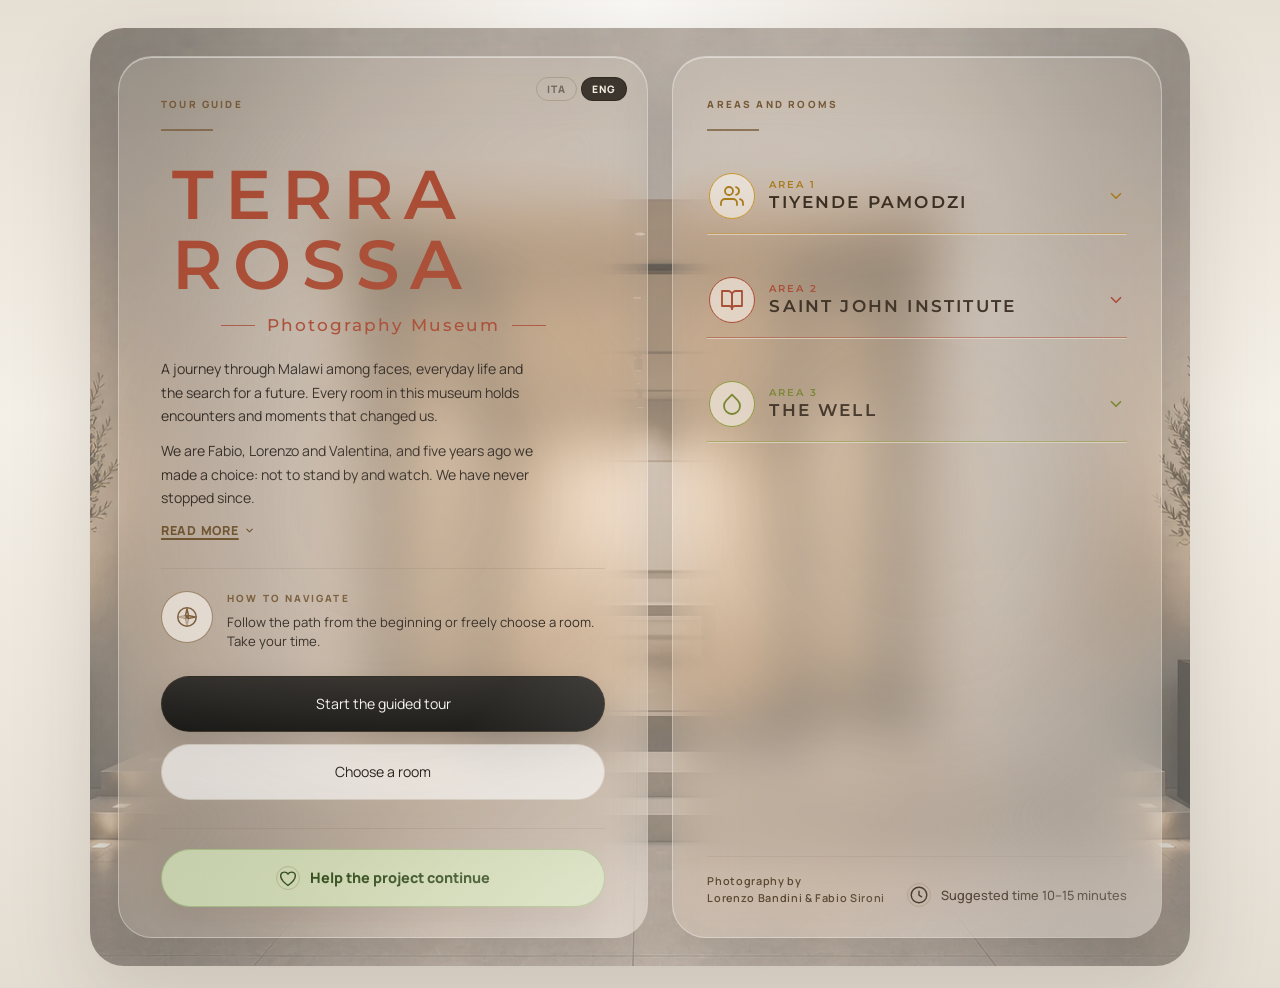
==== commit 79a05511: "Add print purchase flow (size/frame picker, charity pricing, Formspree orders) and restyle room menu" ====
--- a/index.html
+++ b/index.html
@@ -12,6 +12,8 @@
     <link rel="icon" href="./favicon.svg" type="image/svg+xml" />
     <link rel="icon" href="./favicon-32.png" sizes="32x32" type="image/png" />
     <link rel="apple-touch-icon" href="./apple-touch-icon.png" />
+    <link rel="manifest" href="./manifest.webmanifest" />
+    <meta name="apple-mobile-web-app-title" content="Terra Rossa" />
     <meta property="og:type" content="website" />
     <meta property="og:site_name" content="Terra Rossa" />
     <meta property="og:title" content="Terra Rossa — Museo Fotografico" />
@@ -305,7 +307,21 @@
               </div>
               <p class="exit-signup__feedback" id="exitSignupFeedback" hidden></p>
             </form>
+            <form class="exit-guestbook" id="guestbookForm" hidden novalidate>
+              <textarea class="exit-guestbook__text" id="guestbookMessage" rows="3" placeholder="Scrivi qui il tuo pensiero…" aria-label="Il tuo pensiero"></textarea>
+              <div class="exit-guestbook__row">
+                <input class="exit-guestbook__name" id="guestbookName" type="text" name="name" autocomplete="name" placeholder="Il tuo nome (facoltativo)" aria-label="Il tuo nome" />
+                <button class="exit-guestbook__send" id="guestbookSend" type="submit">Invia</button>
+              </div>
+              <p class="exit-signup__feedback" id="guestbookFeedback" hidden></p>
+            </form>
             <div class="exit-overlay__actions">
+              <button class="exit-action" id="guestbookToggle" type="button" aria-expanded="false" aria-controls="guestbookForm">
+                <svg viewBox="0 0 24 24" width="18" height="18" fill="none" stroke="currentColor" stroke-width="2" stroke-linecap="round" stroke-linejoin="round" aria-hidden="true">
+                  <path d="M12 20h9"/><path d="M16.5 3.5a2.1 2.1 0 0 1 3 3L7 19l-4 1 1-4Z"/>
+                </svg>
+                <span>Lascia un pensiero</span>
+              </button>
               <button class="exit-action" id="exitShareButton" type="button">
                 <svg viewBox="0 0 24 24" width="18" height="18" fill="none" stroke="currentColor" stroke-width="2" stroke-linecap="round" stroke-linejoin="round" aria-hidden="true">
                   <circle cx="18" cy="5" r="3"/><circle cx="6" cy="12" r="3"/><circle cx="18" cy="19" r="3"/>
@@ -350,8 +366,50 @@
         <img class="lightbox__image" id="lightboxImage" src="" alt="" />
         <p class="lightbox__caption" id="lightboxCaption"></p>
       </div>
+      <button class="lightbox__buy" id="lightboxBuy" type="button" hidden>
+        <svg viewBox="0 0 24 24" width="15" height="15" fill="none" stroke="currentColor" stroke-width="1.8" stroke-linecap="round" stroke-linejoin="round" aria-hidden="true">
+          <rect x="3" y="3" width="18" height="18" rx="1.5"/><rect x="7" y="7" width="10" height="10"/>
+        </svg>
+        <span id="lightboxBuyLabel">Acquista la stampa</span>
+      </button>
     </div>
 
+    <div class="print-modal hidden" id="printModal" role="dialog" aria-modal="true" aria-labelledby="printTitle">
+      <div class="print-modal__overlay" id="printOverlay"></div>
+      <div class="print-modal__card">
+        <button class="print-modal__close" id="printClose" type="button" aria-label="Chiudi">
+          <svg viewBox="0 0 24 24" width="18" height="18" fill="none" stroke="currentColor" stroke-width="2" stroke-linecap="round"><path d="M18 6L6 18M6 6l12 12"/></svg>
+        </button>
+        <p class="print-modal__eyebrow">Terra Rossa</p>
+        <h2 class="print-modal__title" id="printTitle">Acquista una stampa</h2>
+        <div class="print-modal__photo">
+          <img class="print-modal__thumb" id="printThumb" src="" alt="" />
+          <p class="print-modal__photoname" id="printPhotoName"></p>
+        </div>
+        <p class="print-modal__grouplabel" id="printSizeLabel">Dimensione</p>
+        <div class="print-modal__options" id="printSizes"></div>
+        <p class="print-modal__grouplabel" id="printFrameLabel">Cornice</p>
+        <div class="print-modal__options" id="printFrames"></div>
+        <div class="print-modal__total">
+          <span id="printTotalLabel">Totale</span>
+          <strong id="printTotal">25 €</strong>
+        </div>
+        <p class="print-modal__charity" id="printCharity"></p>
+        <form class="print-modal__form" id="printForm" novalidate>
+          <input class="print-modal__input" id="printEmail" type="email" inputmode="email" autocomplete="email" placeholder="La tua email" required />
+          <input class="print-modal__input" id="printName" type="text" autocomplete="name" placeholder="Il tuo nome (facoltativo)" />
+          <button class="print-modal__submit" id="printSubmit" type="submit">Invia la richiesta</button>
+          <p class="print-modal__note" id="printNote"></p>
+          <p class="exit-signup__feedback" id="printFeedback" hidden></p>
+        </form>
+      </div>
+    </div>
+
     <script src="./script.js"></script>
+    <!-- Statistiche visite (GoatCounter: gratuito, senza cookie, niente banner GDPR).
+         Per attivarle:
+         1. Crea un account su https://www.goatcounter.com scegliendo un codice (es. "terrarossa")
+         2. Sostituisci TUOCODICE qui sotto con il tuo codice e togli i commenti -->
+    <!-- <script data-goatcounter="https://TUOCODICE.goatcounter.com/count" async src="//gc.zgo.at/count.js"></script> -->
   </body>
 </html>
--- a/style.css
+++ b/style.css
@@ -497,11 +497,11 @@
 .menu-area__header {
   display: grid;
   grid-template-columns: auto 1fr auto;
-  gap: 12px;
+  gap: 14px;
   align-items: center;
-  padding: 13px 2px;
+  padding: 14px 2px;
   border: 0;
-  border-bottom: 2px solid var(--area-accent, rgba(184, 145, 75, 0.72));
+  border-bottom: 1px solid color-mix(in srgb, var(--area-accent, #b8914b) 55%, transparent);
   background: transparent;
   cursor: pointer;
   width: 100%;
@@ -530,9 +530,9 @@
   display: grid;
   place-items: center;
   border-radius: 50%;
-  background: var(--area-accent, #d0a443);
-  color: #fffdf8;
-  box-shadow: inset 0 1px 0 rgba(255, 255, 255, 0.28);
+  border: 1.5px solid var(--area-accent, #b8914b);
+  background: rgba(255, 252, 246, 0.55);
+  color: var(--area-accent-text, #8a6a40);
 }
 
 .menu-area__meta {
@@ -542,19 +542,23 @@
 
 .menu-area__label {
   margin: 0;
+  font-family: "Montserrat", "Manrope", sans-serif;
   text-transform: uppercase;
-  letter-spacing: 0.18em;
-  font-size: 0.68rem;
-  font-weight: 800;
+  letter-spacing: 0.2em;
+  font-size: 0.6rem;
+  font-weight: 600;
   color: var(--area-accent-text, #c28823);
 }
 
 .menu-area__title {
   margin: 0;
-  font-family: "Cormorant Garamond", serif;
-  font-size: clamp(1.55rem, 4.4vw, 2.1rem);
-  line-height: 1;
-  color: #15120f;
+  font-family: "Montserrat", "Manrope", sans-serif;
+  text-transform: uppercase;
+  font-size: clamp(0.98rem, 3vw, 1.22rem);
+  font-weight: 600;
+  letter-spacing: 0.13em;
+  line-height: 1.25;
+  color: #3a2e23;
 }
 
 .room-list {
@@ -578,6 +582,7 @@
   grid-template-columns: 1fr auto;
   gap: 10px;
   align-items: center;
+  text-align: left;
   padding: 12px 14px 12px 16px;
   border: 0;
   border-bottom: 1px solid rgba(179, 160, 137, 0.28);
@@ -600,13 +605,15 @@
 }
 
 .room-list__title {
-  font-size: 0.76rem;
-  font-weight: 500;
-  color: #1b1714;
+  font-family: "Cormorant Garamond", serif;
+  font-size: 1.02rem;
+  font-weight: 600;
+  letter-spacing: 0.02em;
+  color: #2a211a;
 }
 
 .room-list__arrow {
-  color: #7e6646;
+  color: var(--area-accent-text, #7e6646);
   font-size: 0.94rem;
 }
 
@@ -1322,7 +1329,7 @@
   }
 
   .menu-area__title {
-    font-size: clamp(1.72rem, 2.35vw, 2.3rem);
+    font-size: clamp(1.05rem, 1.25vw, 1.3rem);
   }
 
   .menu-screen__panel {
@@ -1555,6 +1562,83 @@
 
 .exit-signup__feedback.is-error {
   color: rgba(244, 198, 180, 0.98);
+}
+
+.exit-guestbook {
+  margin: 0 0 0.9rem;
+  display: grid;
+  gap: 0.4rem;
+  text-align: left;
+}
+
+.exit-guestbook__text,
+.exit-guestbook__name {
+  width: 100%;
+  padding: 10px 14px;
+  border-radius: 14px;
+  border: 1px solid rgba(220, 200, 165, 0.4);
+  background: rgba(20, 16, 11, 0.45);
+  color: #f5eee0;
+  font-family: "Manrope", sans-serif;
+  /* 16px: sotto questa soglia iOS fa zoom automatico sul focus */
+  font-size: 16px;
+  resize: none;
+  -webkit-appearance: none;
+  appearance: none;
+}
+
+.exit-guestbook__name {
+  border-radius: 999px;
+  min-height: 42px;
+  padding: 0 14px;
+}
+
+.exit-guestbook__text::placeholder,
+.exit-guestbook__name::placeholder {
+  color: rgba(245, 238, 224, 0.5);
+}
+
+.exit-guestbook__text:focus,
+.exit-guestbook__name:focus {
+  outline: none;
+  border-color: #789e4e;
+  background: rgba(20, 16, 11, 0.62);
+}
+
+.exit-guestbook__row {
+  display: flex;
+  gap: 0.4rem;
+}
+
+.exit-guestbook__row .exit-guestbook__name {
+  flex: 1;
+  min-width: 0;
+}
+
+.exit-guestbook__send {
+  flex-shrink: 0;
+  min-height: 42px;
+  padding: 0 18px;
+  border-radius: 999px;
+  border: 1px solid #789e4e;
+  background: #789e4e;
+  color: #fff;
+  font-family: "Manrope", sans-serif;
+  font-size: 0.82rem;
+  font-weight: 700;
+  cursor: pointer;
+  transition: background 0.18s ease, transform 0.18s ease;
+}
+
+.exit-guestbook__send:hover {
+  background: #6a8f43;
+  transform: translateY(-1px);
+}
+
+.exit-guestbook__send:disabled {
+  opacity: 0.6;
+  cursor: default;
+  transform: none;
 }
 
 .exit-overlay__actions {
@@ -1749,6 +1833,263 @@
 .lightbox__nav--prev { left: 18px; }
 .lightbox__nav--next { right: 18px; }
 
+.lightbox__buy {
+  position: absolute;
+  bottom: 20px;
+  left: 50%;
+  transform: translateX(-50%);
+  z-index: 2;
+  display: inline-flex;
+  align-items: center;
+  gap: 8px;
+  padding: 10px 18px;
+  border-radius: 999px;
+  border: 1px solid rgba(220, 200, 165, 0.35);
+  background: rgba(255, 255, 255, 0.1);
+  color: rgba(245, 238, 224, 0.95);
+  font-family: "Manrope", sans-serif;
+  font-size: 0.8rem;
+  font-weight: 700;
+  cursor: pointer;
+  backdrop-filter: blur(6px);
+  -webkit-backdrop-filter: blur(6px);
+  transition: background 0.18s ease, transform 0.18s ease;
+}
+
+.lightbox__buy:hover {
+  background: rgba(255, 255, 255, 0.22);
+  transform: translateX(-50%) translateY(-1px);
+}
+
+/* ── Acquisto stampe ─────────────────────────────────────────────────────── */
+
+.print-modal {
+  position: fixed;
+  inset: 0;
+  z-index: 300;
+  display: flex;
+  align-items: center;
+  justify-content: center;
+  padding: 18px;
+  animation: lightboxIn 220ms ease;
+}
+
+.print-modal__overlay {
+  position: absolute;
+  inset: 0;
+  background: rgba(10, 8, 6, 0.7);
+  backdrop-filter: blur(4px);
+  -webkit-backdrop-filter: blur(4px);
+}
+
+.print-modal__card {
+  position: relative;
+  z-index: 1;
+  width: min(100%, 420px);
+  max-height: 92svh;
+  overflow-y: auto;
+  padding: 26px 24px 22px;
+  border-radius: 22px;
+  background: #f6f1e8;
+  box-shadow: 0 30px 80px rgba(0, 0, 0, 0.4);
+}
+
+.print-modal__close {
+  position: absolute;
+  top: 14px;
+  right: 14px;
+  display: grid;
+  place-items: center;
+  width: 38px;
+  height: 38px;
+  border: 1px solid rgba(120, 94, 63, 0.25);
+  border-radius: 50%;
+  background: transparent;
+  color: #5a4228;
+  cursor: pointer;
+}
+
+.print-modal__eyebrow {
+  margin: 0 0 2px;
+  font-family: "Montserrat", sans-serif;
+  font-size: 0.6rem;
+  font-weight: 600;
+  letter-spacing: 0.2em;
+  text-transform: uppercase;
+  color: #a94b34;
+}
+
+.print-modal__title {
+  margin: 0 0 14px;
+  font-family: "Cormorant Garamond", serif;
+  font-size: 1.6rem;
+  font-weight: 600;
+  color: #241c15;
+}
+
+.print-modal__photo {
+  display: flex;
+  align-items: center;
+  gap: 12px;
+  padding: 10px;
+  border: 1px solid rgba(120, 94, 63, 0.18);
+  border-radius: 14px;
+  background: rgba(255, 252, 246, 0.7);
+  margin-bottom: 14px;
+}
+
+.print-modal__thumb {
+  width: 58px;
+  height: 58px;
+  object-fit: cover;
+  border-radius: 8px;
+  flex-shrink: 0;
+}
+
+.print-modal__photoname {
+  margin: 0;
+  font-size: 0.82rem;
+  font-weight: 600;
+  color: #3a2e23;
+}
+
+.print-modal__grouplabel {
+  margin: 12px 0 7px;
+  font-size: 0.66rem;
+  font-weight: 800;
+  letter-spacing: 0.14em;
+  text-transform: uppercase;
+  color: #8a6a40;
+}
+
+.print-modal__options {
+  display: flex;
+  flex-wrap: wrap;
+  gap: 7px;
+}
+
+.print-option {
+  flex: 1 1 auto;
+  min-height: 44px;
+  padding: 6px 12px;
+  border-radius: 12px;
+  border: 1.5px solid rgba(120, 94, 63, 0.28);
+  background: rgba(255, 252, 246, 0.7);
+  color: #3a2e23;
+  font-family: "Manrope", sans-serif;
+  font-size: 0.78rem;
+  font-weight: 600;
+  line-height: 1.3;
+  cursor: pointer;
+  transition: background 0.16s ease, border-color 0.16s ease, color 0.16s ease;
+}
+
+.print-option small {
+  display: block;
+  font-size: 0.72rem;
+  font-weight: 500;
+  opacity: 0.75;
+}
+
+.print-option.is-selected {
+  background: #a94b34;
+  border-color: #a94b34;
+  color: #f8f2e6;
+}
+
+.print-modal__total {
+  display: flex;
+  align-items: baseline;
+  justify-content: space-between;
+  margin-top: 16px;
+  padding-top: 12px;
+  border-top: 1px solid rgba(120, 94, 63, 0.22);
+  font-size: 0.82rem;
+  font-weight: 600;
+  color: #5a4228;
+}
+
+.print-modal__total strong {
+  font-family: "Cormorant Garamond", serif;
+  font-size: 1.7rem;
+  font-weight: 600;
+  color: #a94b34;
+}
+
+.print-modal__charity {
+  margin: 4px 0 12px;
+  font-size: 0.72rem;
+  line-height: 1.5;
+  color: #75842e;
+  font-weight: 600;
+}
+
+.print-modal__form {
+  display: grid;
+  gap: 8px;
+}
+
+.print-modal__input {
+  width: 100%;
+  min-height: 44px;
+  padding: 0 14px;
+  border-radius: 999px;
+  border: 1px solid rgba(120, 94, 63, 0.3);
+  background: #fffdf9;
+  color: #241c15;
+  font-family: "Manrope", sans-serif;
+  /* 16px: evita lo zoom automatico di iOS sul focus */
+  font-size: 16px;
+}
+
+.print-modal__input:focus {
+  outline: none;
+  border-color: #a94b34;
+}
+
+.print-modal__submit {
+  min-height: 48px;
+  border-radius: 999px;
+  border: 0;
+  background: #a94b34;
+  color: #fff;
+  font-family: "Manrope", sans-serif;
+  font-size: 0.88rem;
+  font-weight: 700;
+  cursor: pointer;
+  transition: background 0.18s ease, transform 0.18s ease;
+}
+
+.print-modal__submit:hover {
+  background: #93402c;
+  transform: translateY(-1px);
+}
+
+.print-modal__submit:disabled {
+  opacity: 0.6;
+  cursor: default;
+  transform: none;
+}
+
+.print-modal__note {
+  margin: 2px 0 0;
+  font-size: 0.7rem;
+  line-height: 1.5;
+  color: #6f665d;
+}
+
+.print-modal__form .exit-signup__feedback {
+  text-shadow: none;
+}
+
+.print-modal__form .exit-signup__feedback.is-ok {
+  color: #5c7a1e;
+}
+
+.print-modal__form .exit-signup__feedback.is-error {
+  color: #a94b34;
+}
+
 @media (max-width: 640px) {
   .lightbox__content {
     flex-direction: column;
@@ -1813,16 +2154,27 @@
 
   /* Card Benvenuto compatta: tutto deve stare a schermo */
   .menu-card--guide {
-    padding: 26px 22px 22px;
-  }
-
-  .menu-card--guide .menu-card__headline {
-    font-size: clamp(2.1rem, 8.5vw, 2.7rem);
-    line-height: 1.04;
+    padding: 22px 20px 18px;
+  }
+
+  .logo__word {
+    font-size: clamp(1.9rem, 7vw, 2.3rem);
+  }
+
+  .logo__sub {
+    margin-top: 10px;
+  }
+
+  .logo__subtext {
+    font-size: 0.78rem;
   }
 
   .menu-card--guide .menu-card__divider {
-    margin: 14px 0 18px;
+    margin: 12px 0 14px;
+  }
+
+  .menu-intro {
+    margin-top: 14px;
   }
 
   .menu-card--guide .menu-card__intro {
@@ -1830,27 +2182,31 @@
     line-height: 1.5;
   }
 
+  .menu-intro__toggle {
+    margin-top: 8px;
+  }
+
   .menu-card--guide .menu-guide {
-    margin-top: 18px;
-    padding-top: 16px;
+    margin-top: 13px;
+    padding-top: 12px;
   }
 
   .menu-card--guide .menu-screen__actions {
-    margin-top: 18px;
-    gap: 9px;
+    margin-top: 13px;
+    gap: 8px;
   }
 
   .menu-card--guide .menu-screen__actions .button {
-    min-height: 50px;
+    min-height: 48px;
   }
 
   .menu-card--guide .menu-card__meta {
-    margin-top: 14px;
-    padding-top: 14px;
+    margin-top: 10px;
+    padding-top: 10px;
   }
 
   .menu-card--guide .menu-meta-link {
-    min-height: 44px;
+    min-height: 42px;
     font-size: 0.8rem;
     padding: 0 16px;
   }
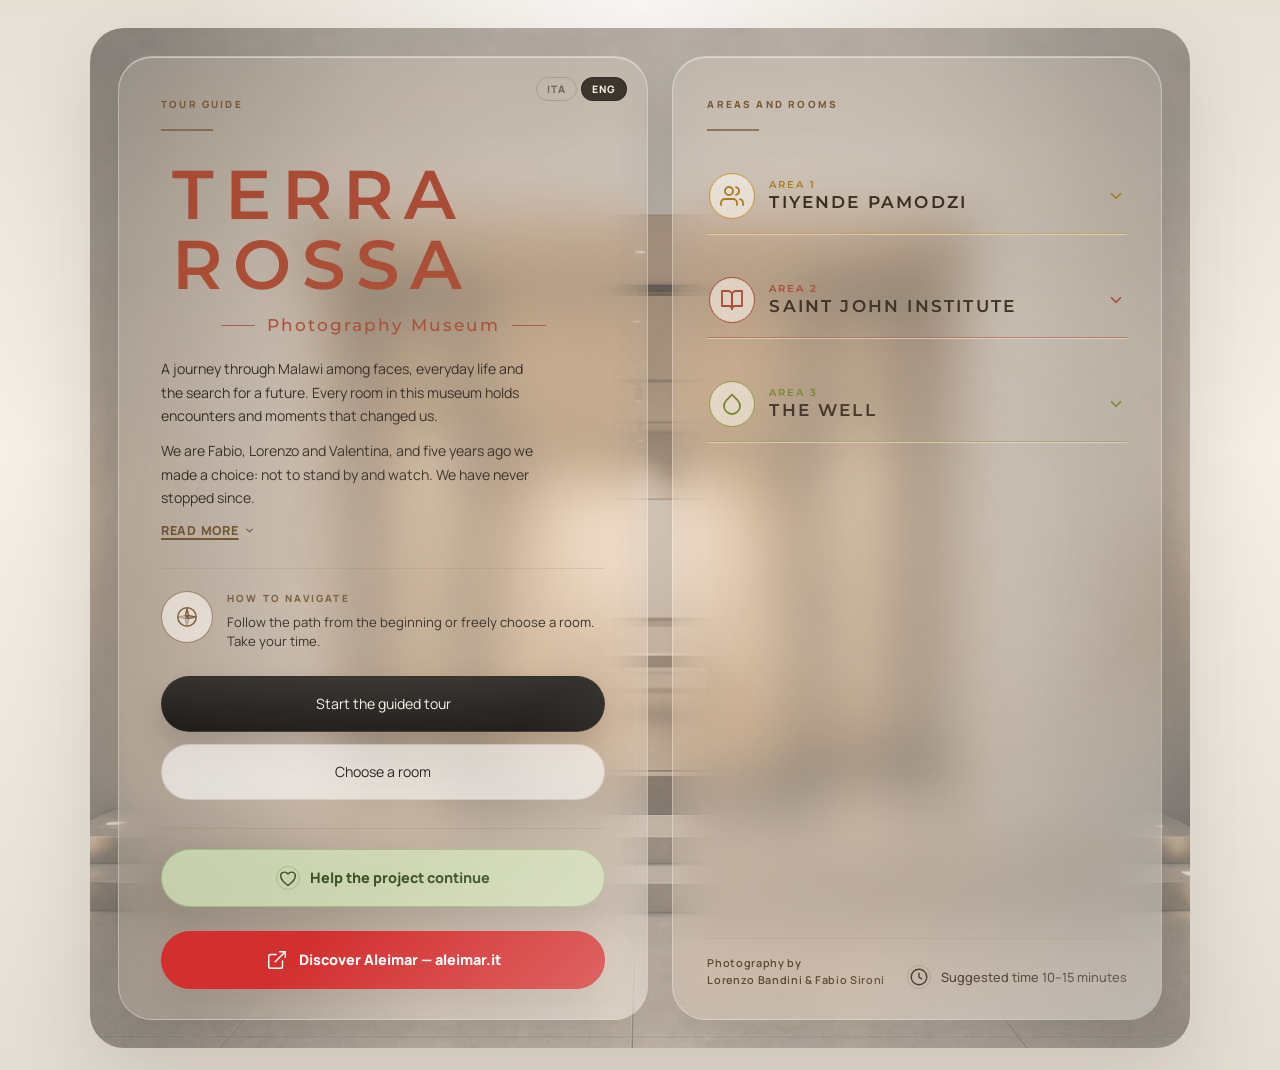
==== commit 6af9b9f4: "Credit Aleimar across room texts, add red aleimar.it buttons in lobby and exit screen" ====
--- a/index.html
+++ b/index.html
@@ -132,6 +132,21 @@
               </span>
               <span>Aiuta il progetto a continuare</span>
             </a>
+            <a
+              class="menu-meta-link menu-meta-link--aleimar"
+              id="menuAleimarButton"
+              href="https://www.aleimar.it"
+              target="_blank"
+              rel="noreferrer"
+            >
+              <span class="menu-meta-link__icon" aria-hidden="true">
+                <svg viewBox="0 0 24 24" class="menu-icon-svg">
+                  <path d="M18 13v6a2 2 0 0 1-2 2H5a2 2 0 0 1-2-2V8a2 2 0 0 1 2-2h6"/>
+                  <path d="M15 3h6v6"/><path d="M10 14L21 3"/>
+                </svg>
+              </span>
+              <span>Scopri Aleimar — aleimar.it</span>
+            </a>
           </div>
         </article>
 
@@ -307,8 +322,8 @@
               </div>
               <p class="exit-signup__feedback" id="exitSignupFeedback" hidden></p>
             </form>
-            <form class="exit-guestbook" id="guestbookForm" hidden novalidate>
-              <textarea class="exit-guestbook__text" id="guestbookMessage" rows="3" placeholder="Scrivi qui il tuo pensiero…" aria-label="Il tuo pensiero"></textarea>
+            <form class="exit-guestbook" id="guestbookForm" novalidate>
+              <textarea class="exit-guestbook__text" id="guestbookMessage" rows="2" placeholder="Lascia un pensiero…" aria-label="Il tuo pensiero"></textarea>
               <div class="exit-guestbook__row">
                 <input class="exit-guestbook__name" id="guestbookName" type="text" name="name" autocomplete="name" placeholder="Il tuo nome (facoltativo)" aria-label="Il tuo nome" />
                 <button class="exit-guestbook__send" id="guestbookSend" type="submit">Invia</button>
@@ -316,12 +331,6 @@
               <p class="exit-signup__feedback" id="guestbookFeedback" hidden></p>
             </form>
             <div class="exit-overlay__actions">
-              <button class="exit-action" id="guestbookToggle" type="button" aria-expanded="false" aria-controls="guestbookForm">
-                <svg viewBox="0 0 24 24" width="18" height="18" fill="none" stroke="currentColor" stroke-width="2" stroke-linecap="round" stroke-linejoin="round" aria-hidden="true">
-                  <path d="M12 20h9"/><path d="M16.5 3.5a2.1 2.1 0 0 1 3 3L7 19l-4 1 1-4Z"/>
-                </svg>
-                <span>Lascia un pensiero</span>
-              </button>
               <button class="exit-action" id="exitShareButton" type="button">
                 <svg viewBox="0 0 24 24" width="18" height="18" fill="none" stroke="currentColor" stroke-width="2" stroke-linecap="round" stroke-linejoin="round" aria-hidden="true">
                   <circle cx="18" cy="5" r="3"/><circle cx="6" cy="12" r="3"/><circle cx="18" cy="19" r="3"/>
@@ -334,6 +343,13 @@
                   <path d="M12 20.2C7.2 16.8 4 13.7 4 9.9C4 7.4 5.9 5.6 8.3 5.6C9.9 5.6 11.2 6.4 12 7.8C12.8 6.4 14.1 5.6 15.7 5.6C18.1 5.6 20 7.4 20 9.9C20 13.7 16.8 16.8 12 20.2Z"/>
                 </svg>
                 <span>Sostieni il progetto</span>
+              </a>
+              <a class="exit-action exit-action--aleimar" id="exitAleimarButton" href="https://www.aleimar.it" target="_blank" rel="noreferrer">
+                <svg viewBox="0 0 24 24" width="18" height="18" fill="none" stroke="currentColor" stroke-width="2" stroke-linecap="round" stroke-linejoin="round" aria-hidden="true">
+                  <path d="M18 13v6a2 2 0 0 1-2 2H5a2 2 0 0 1-2-2V8a2 2 0 0 1 2-2h6"/>
+                  <path d="M15 3h6v6"/><path d="M10 14L21 3"/>
+                </svg>
+                <span>Scopri Aleimar — aleimar.it</span>
               </a>
               <button class="exit-action" id="exitMenuButton" type="button">
                 <svg viewBox="0 0 24 24" width="18" height="18" fill="none" stroke="currentColor" stroke-width="2" stroke-linecap="round" stroke-linejoin="round" aria-hidden="true">
@@ -370,7 +386,7 @@
         <svg viewBox="0 0 24 24" width="15" height="15" fill="none" stroke="currentColor" stroke-width="1.8" stroke-linecap="round" stroke-linejoin="round" aria-hidden="true">
           <rect x="3" y="3" width="18" height="18" rx="1.5"/><rect x="7" y="7" width="10" height="10"/>
         </svg>
-        <span id="lightboxBuyLabel">Acquista la stampa</span>
+        <span id="lightboxBuyLabel">Acquista la stampa e sostieni il progetto</span>
       </button>
     </div>
 
--- a/style.css
+++ b/style.css
@@ -444,6 +444,18 @@
   transition: transform 240ms ease, background 240ms ease, box-shadow 240ms ease;
 }
 
+.menu-meta-link--aleimar {
+  margin-top: 10px;
+  background: #d32f2f;
+  border-color: #d32f2f;
+  color: #ffffff;
+}
+
+.menu-meta-link--aleimar:hover {
+  background: #b71c1c;
+  border-color: #b71c1c;
+}
+
 .menu-meta-link:hover {
   transform: translateY(-1px);
   background: rgba(205, 227, 174, 0.92);
@@ -1683,6 +1695,17 @@
   border-color: #6a8f43;
 }
 
+.exit-action--aleimar {
+  background: #d32f2f;
+  border-color: #d32f2f;
+  color: #fff;
+}
+
+.exit-action--aleimar:hover {
+  background: #b71c1c;
+  border-color: #b71c1c;
+}
+
 .exit-action svg {
   flex-shrink: 0;
 }
@@ -1843,13 +1866,16 @@
   align-items: center;
   gap: 8px;
   padding: 10px 18px;
-  border-radius: 999px;
+  max-width: min(84vw, 460px);
+  border-radius: 22px;
   border: 1px solid rgba(220, 200, 165, 0.35);
   background: rgba(255, 255, 255, 0.1);
   color: rgba(245, 238, 224, 0.95);
   font-family: "Manrope", sans-serif;
   font-size: 0.8rem;
   font-weight: 700;
+  line-height: 1.3;
+  text-align: center;
   cursor: pointer;
   backdrop-filter: blur(6px);
   -webkit-backdrop-filter: blur(6px);
@@ -2120,6 +2146,14 @@
 
   .lightbox__nav--prev { left: 14px; }
   .lightbox__nav--next { right: 14px; }
+
+  /* Tra le due frecce agli angoli: pillola stretta, testo su due righe */
+  .lightbox__buy {
+    bottom: 14px;
+    max-width: 62vw;
+    font-size: 0.72rem;
+    padding: 8px 14px;
+  }
 }
 
 /* ── Mobile portrait: full-screen card (Opzione C) ──────────────────────── */
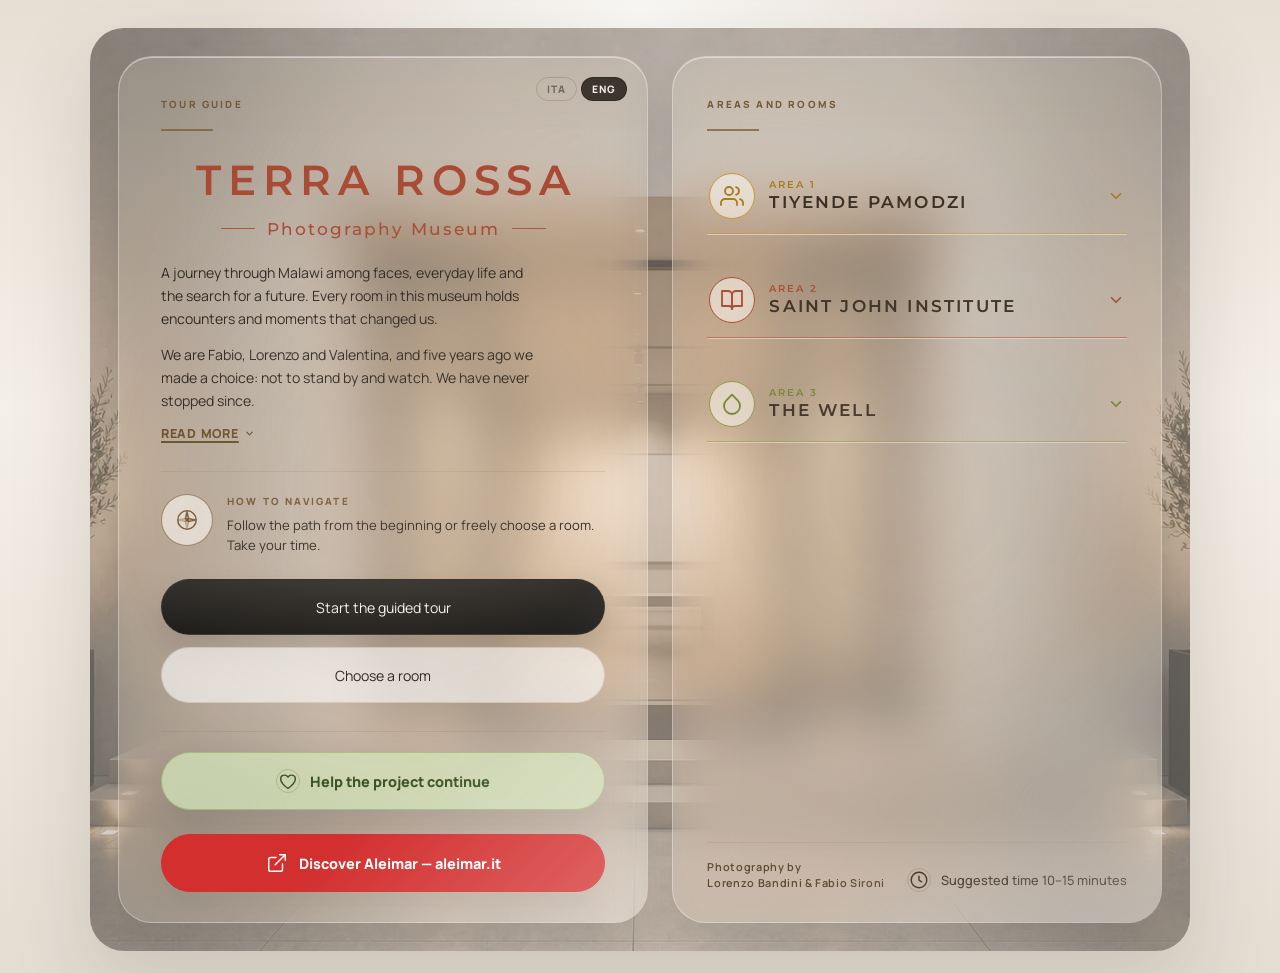
==== commit ec1a7684: "Logo lockup: TERRA ROSSA on a single centered line above the subtitle" ====
--- a/index.html
+++ b/index.html
@@ -50,8 +50,7 @@
           <p class="menu-card__eyebrow">Guida del percorso</p>
           <div class="menu-card__divider"></div>
           <h1 class="logo" id="menuTitle" aria-label="Terra Rossa — Museo Fotografico">
-            <span class="logo__word" aria-hidden="true">TERRA</span>
-            <span class="logo__word" aria-hidden="true">ROSSA</span>
+            <span class="logo__word" aria-hidden="true">TERRA&nbsp;ROSSA</span>
             <span class="logo__sub" aria-hidden="true">
               <span class="logo__rule"></span>
               <span class="logo__subtext" id="menuLogoSub">Museo Fotografico</span>
--- a/style.css
+++ b/style.css
@@ -236,14 +236,16 @@
   color: #a94b34;
   display: flex;
   flex-direction: column;
-  align-items: flex-start;
+  align-items: center;
+  text-align: center;
 }
 
 .logo__word {
-  font-size: clamp(2.6rem, 8vw, 4.3rem);
+  font-size: clamp(1.7rem, 4.6vw, 2.6rem);
   font-weight: 600;
   letter-spacing: 0.16em;
-  line-height: 1.02;
+  line-height: 1.05;
+  white-space: nowrap;
   text-indent: 0.16em;
 }
 
@@ -2162,10 +2164,10 @@
 
 @media (max-width: 500px) and (orientation: portrait) {
 
-  /* App container: usa l'altezza del viewport visibile (no spazio morto sotto) */
+  /* App container: card a tutto schermo, niente doppia cornice */
   .museum-app:not(.museum-app--tour) {
     min-height: 100svh;
-    padding: 14px 8px 14px;
+    padding: 0;
   }
 
   /* Tasti lingua: area di tocco ≥40px */
@@ -2174,16 +2176,17 @@
     font-size: 0.68rem;
   }
 
-  /* Menu: layout a pagine */
+  /* Menu: layout a pagine, a tutto schermo */
   .menu-screen {
     overflow: hidden;
-    border-radius: 26px;
+    border-radius: 0;
     min-height: 0;
-    height: calc(100svh - 28px);
-    padding: 14px 14px 12px;
-    gap: 10px;
+    height: 100svh;
+    padding: 0;
+    gap: 0;
     display: flex;
     flex-direction: column;
+    box-shadow: none;
   }
 
   /* Card Benvenuto compatta: tutto deve stare a schermo */
@@ -2192,7 +2195,7 @@
   }
 
   .logo__word {
-    font-size: clamp(1.9rem, 7vw, 2.3rem);
+    font-size: clamp(1.35rem, 7.2vw, 1.75rem);
   }
 
   .logo__sub {
@@ -2255,7 +2258,7 @@
     scroll-snap-type: x mandatory;
     -webkit-overflow-scrolling: touch;
     scrollbar-width: none;
-    margin: 0 -14px;
+    margin: 0;
   }
 
   .menu-pages::-webkit-scrollbar { display: none; }
@@ -2269,7 +2272,18 @@
     scroll-snap-stop: always;
     overflow-y: auto;
     -webkit-overflow-scrolling: touch;
-    margin: 0 14px;
+    margin: 0;
+    border: 0;
+    border-radius: 0;
+  }
+
+  /* A tutto schermo: rispetta notch e barra home di iPhone */
+  .menu-card--guide {
+    padding: calc(20px + env(safe-area-inset-top, 0px)) 20px calc(16px + env(safe-area-inset-bottom, 0px));
+  }
+
+  .menu-card--areas {
+    padding: calc(24px + env(safe-area-inset-top, 0px)) 22px calc(20px + env(safe-area-inset-bottom, 0px));
   }
 
   .menu-card--areas .menu-areas {
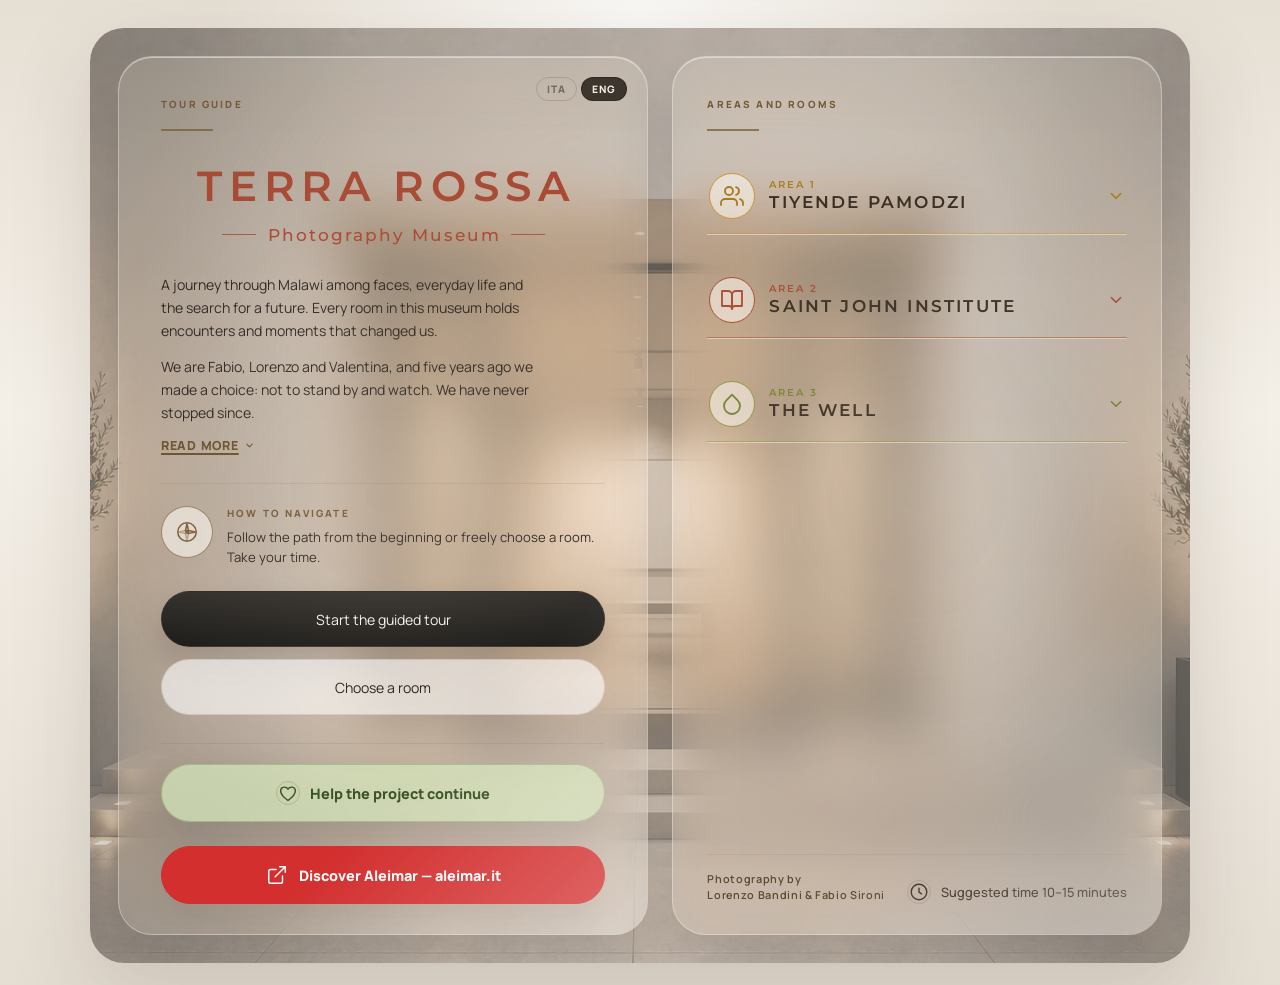
==== commit 1996b28b: "Fix logo centering (remove phantom letter-spacing offset), tighten word gap, add breathing room abov" ====
--- a/index.html
+++ b/index.html
@@ -50,7 +50,7 @@
           <p class="menu-card__eyebrow">Guida del percorso</p>
           <div class="menu-card__divider"></div>
           <h1 class="logo" id="menuTitle" aria-label="Terra Rossa — Museo Fotografico">
-            <span class="logo__word" aria-hidden="true">TERRA&nbsp;ROSSA</span>
+            <span class="logo__word" aria-hidden="true"><span>TERRA</span><span>ROSSA</span></span>
             <span class="logo__sub" aria-hidden="true">
               <span class="logo__rule"></span>
               <span class="logo__subtext" id="menuLogoSub">Museo Fotografico</span>
--- a/style.css
+++ b/style.css
@@ -219,6 +219,11 @@
   background: rgba(118, 89, 56, 0.72);
 }
 
+/* Più respiro sopra il logo (non tocca lo spazio tra TERRA ROSSA e il sottotitolo) */
+.menu-card--guide .menu-card__divider {
+  margin-bottom: 34px;
+}
+
 .menu-card__headline {
   margin: 0;
   font-family: "Cormorant Garamond", serif;
@@ -241,12 +246,18 @@
 }
 
 .logo__word {
+  display: inline-flex;
+  /* Gap visivo netto ~0.4em tra le parole (il margin-right sotto ne "mangia" 0.16em) */
+  gap: 0.56em;
   font-size: clamp(1.7rem, 4.6vw, 2.6rem);
   font-weight: 600;
+  line-height: 1.05;
+}
+
+.logo__word > span {
   letter-spacing: 0.16em;
-  line-height: 1.05;
-  white-space: nowrap;
-  text-indent: 0.16em;
+  /* Rimuove lo spazio fantasma dopo l'ultima lettera: centraggio esatto dei glifi */
+  margin-right: -0.16em;
 }
 
 .logo__sub {
@@ -261,6 +272,8 @@
   font-size: clamp(0.78rem, 1.7vw, 1.05rem);
   font-weight: 500;
   letter-spacing: 0.12em;
+  /* Rimuove lo spazio fantasma dopo l'ultima lettera: i due trattini restano equidistanti */
+  margin-right: -0.12em;
   white-space: nowrap;
 }
 
@@ -272,7 +285,7 @@
 }
 
 .menu-intro {
-  margin-top: 22px;
+  margin-top: 28px;
 }
 
 .menu-card__intro {
@@ -2207,11 +2220,11 @@
   }
 
   .menu-card--guide .menu-card__divider {
-    margin: 12px 0 14px;
+    margin: 12px 0 20px;
   }
 
   .menu-intro {
-    margin-top: 14px;
+    margin-top: 20px;
   }
 
   .menu-card--guide .menu-card__intro {
